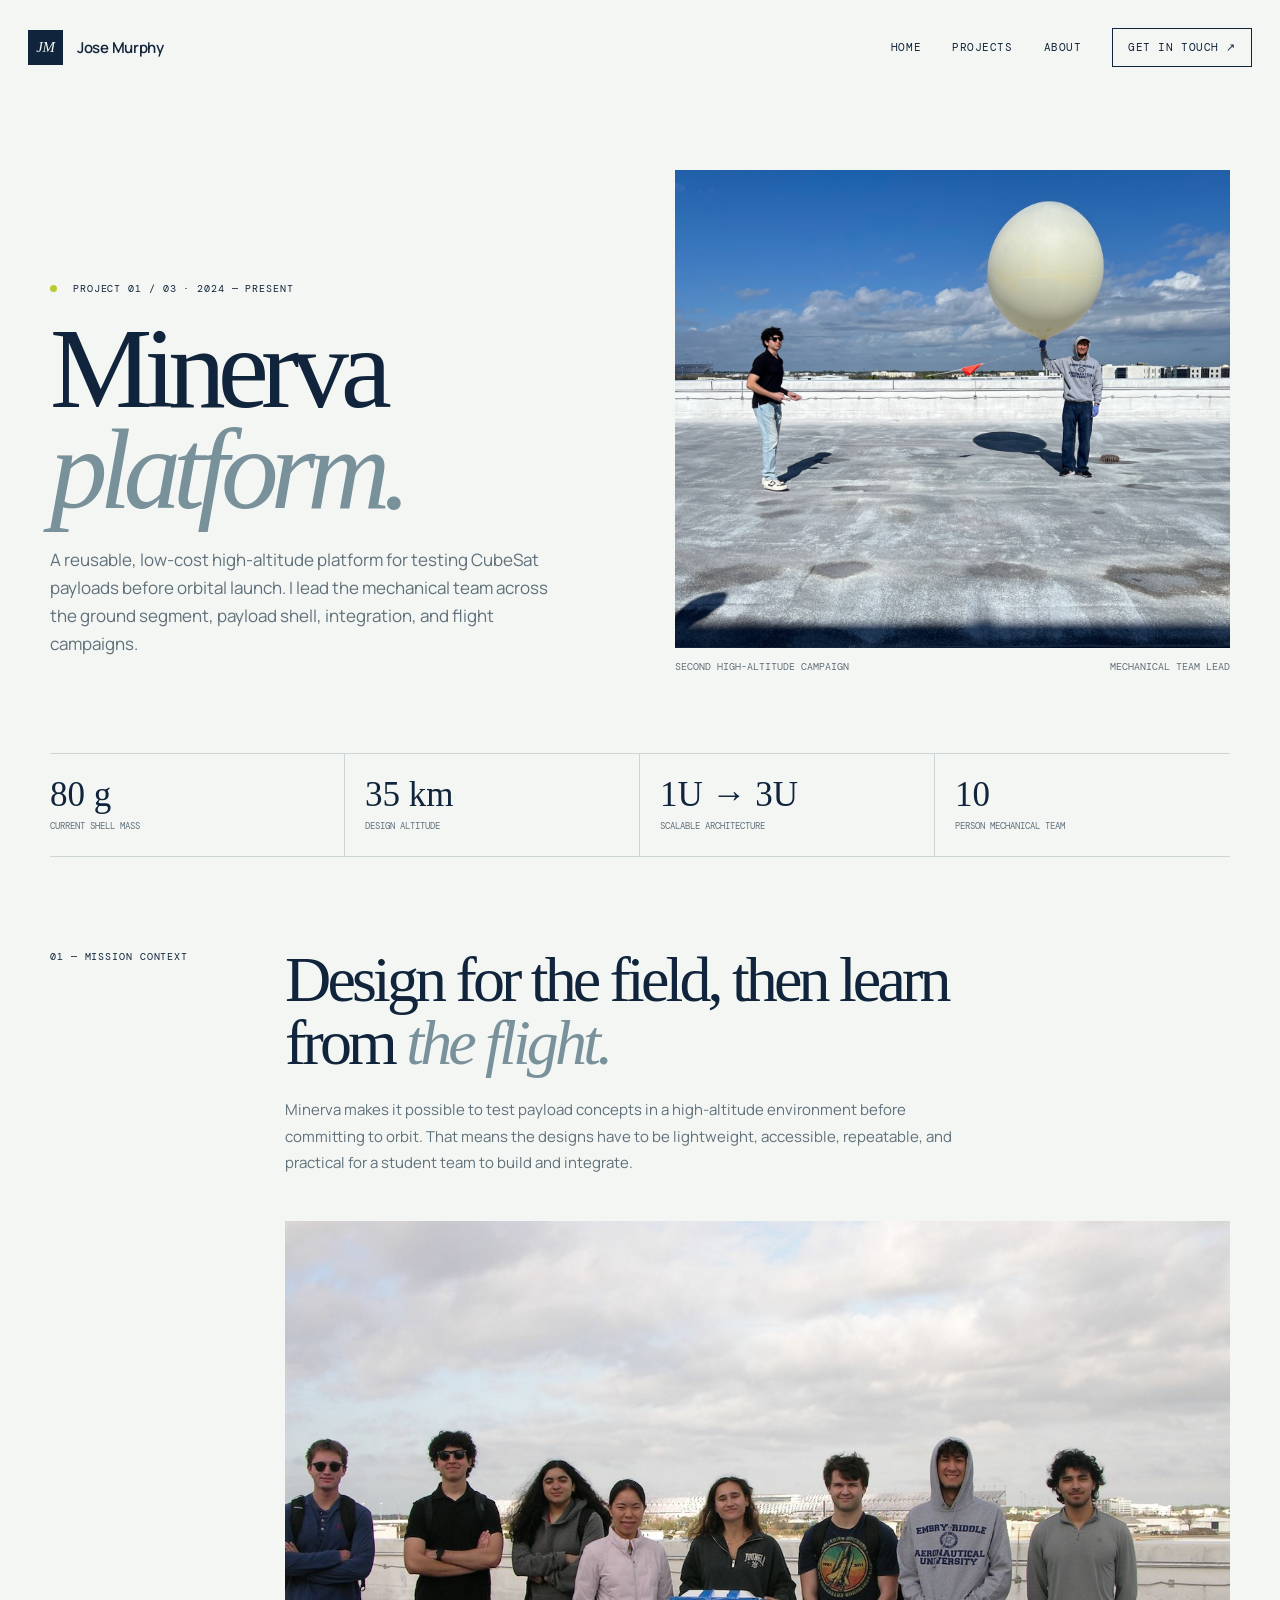
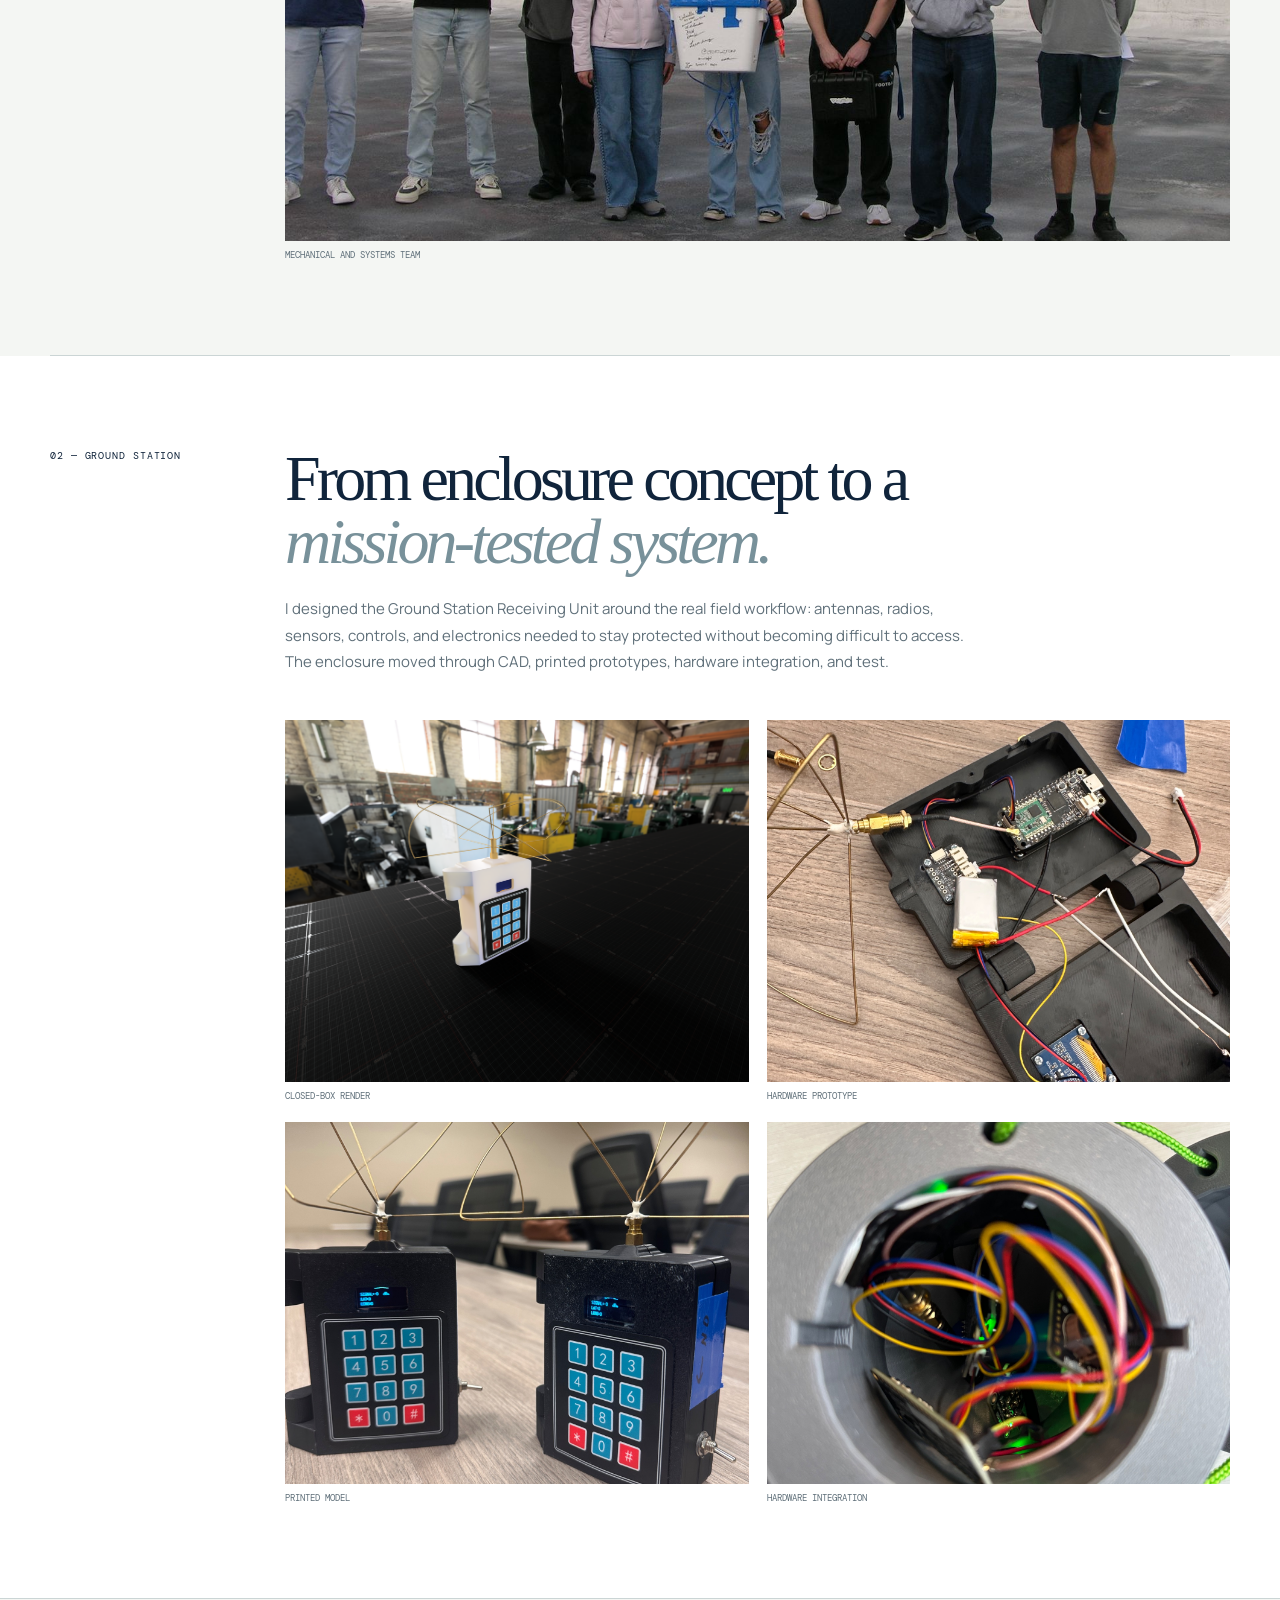
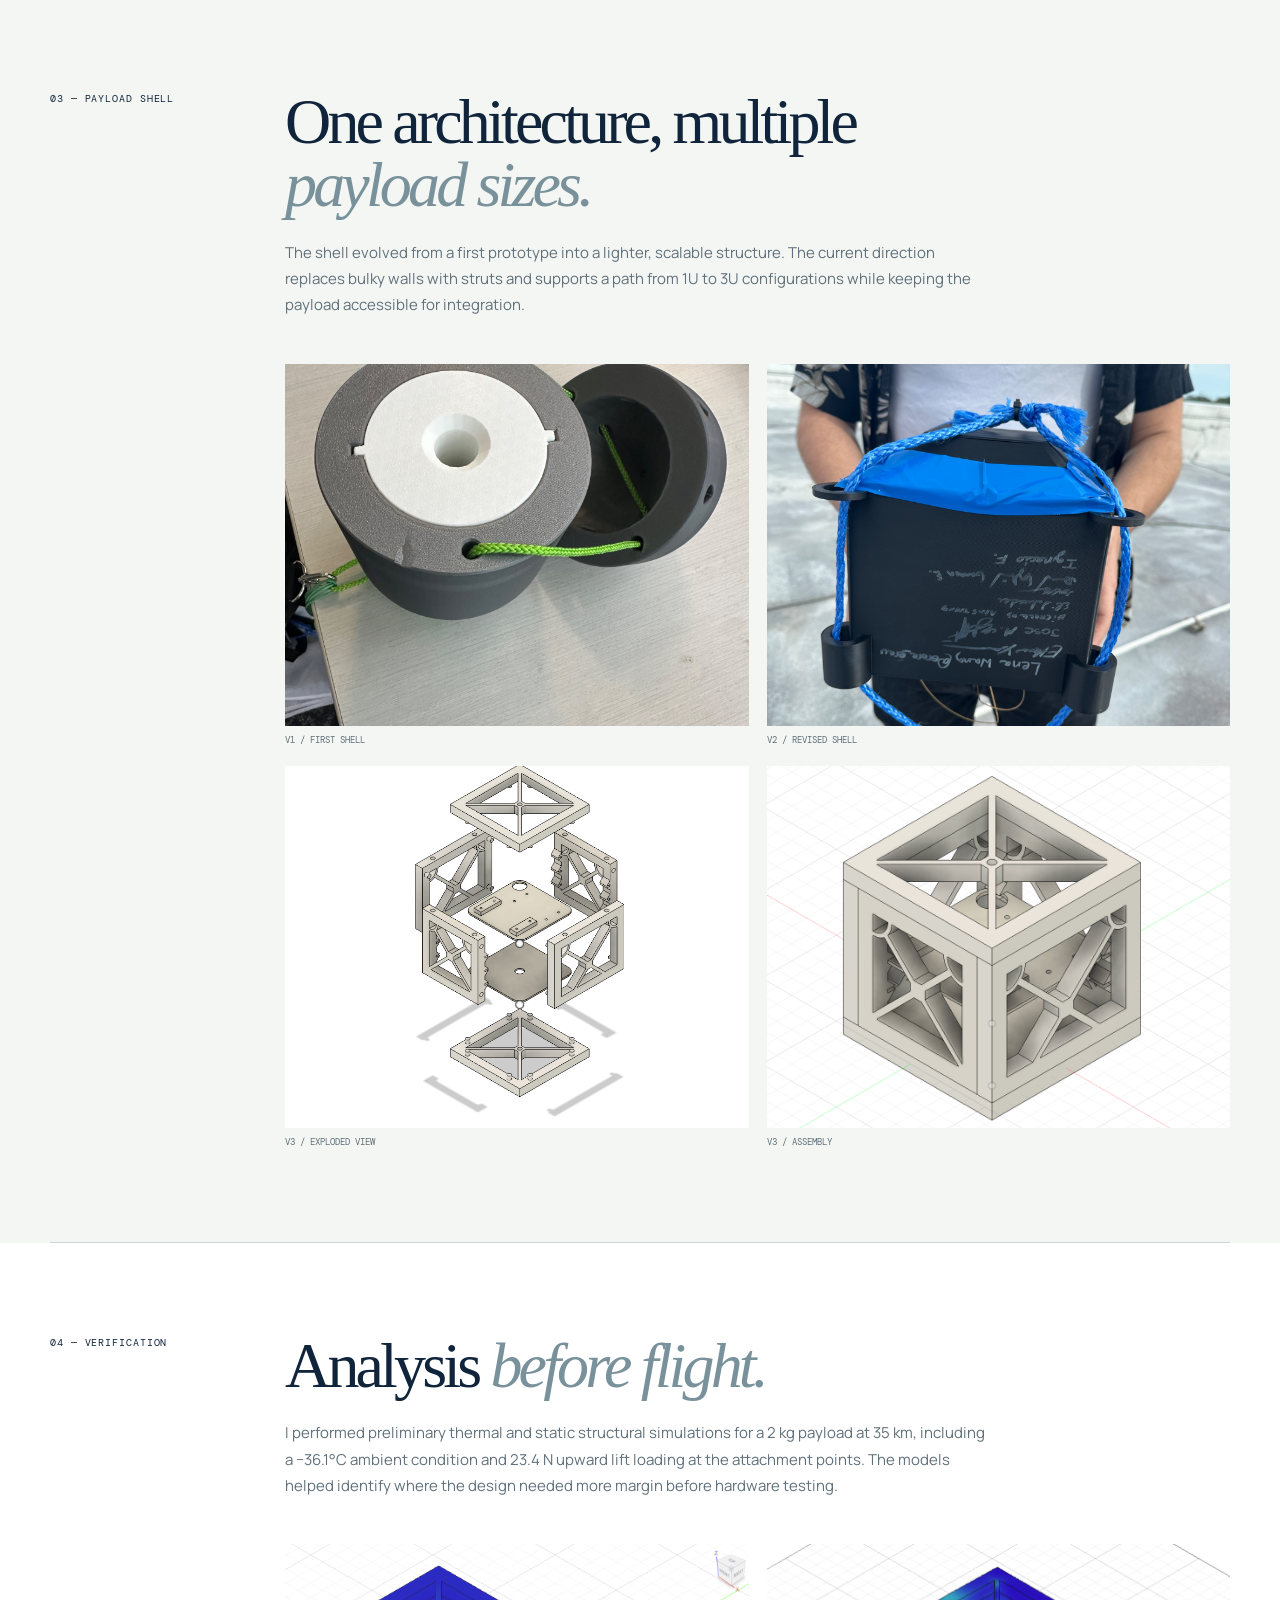
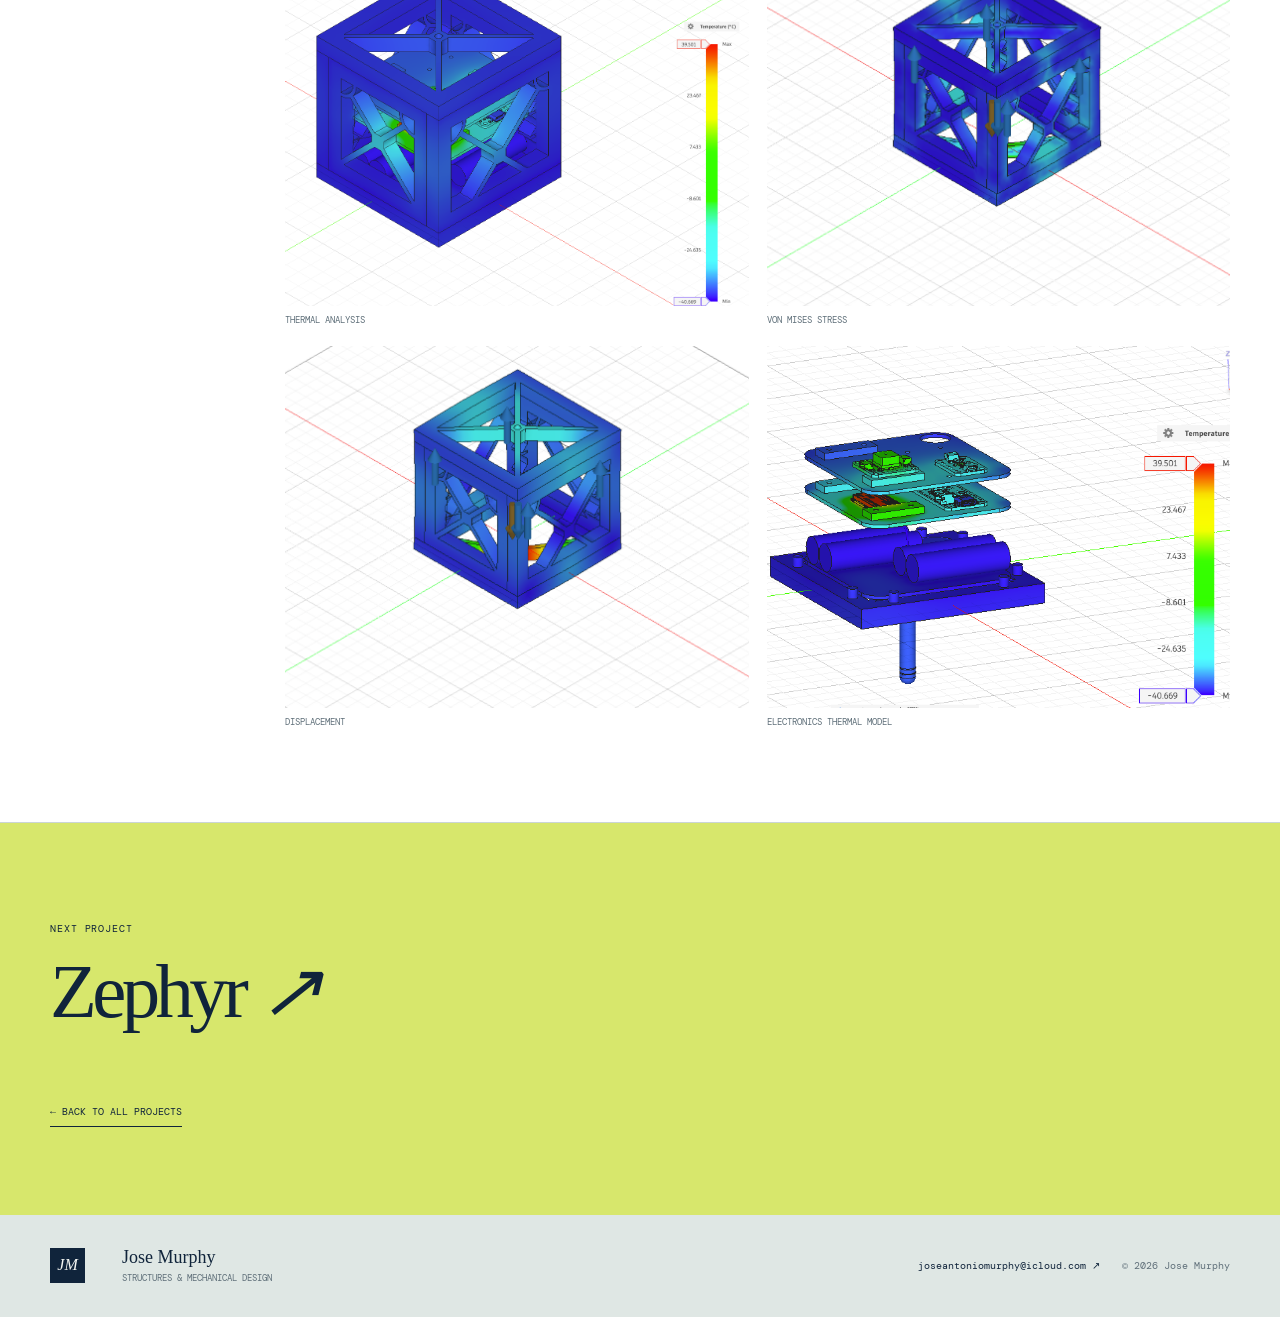
==== minerva.html @ f0cc8fcd "Add files via upload" ====
<!doctype html>
<html lang="en">
<head>
  <meta charset="utf-8"><meta name="viewport" content="width=device-width, initial-scale=1">
  <meta name="description" content="Minerva aerospace engineering case study by Jose Murphy.">
  <title>Minerva | Jose Murphy</title><link rel="stylesheet" href="portfolio.css">
</head>
<body>
  <header class="site-header"><a class="brand" href="index.html" aria-label="Jose Murphy home"><span>JM</span><b>Jose Murphy</b></a><button class="menu-button" aria-expanded="false">Menu</button><nav class="nav" aria-label="Primary navigation"><a href="index.html">Home</a><a href="index.html#projects">Projects</a><a href="index.html#about">About</a><a class="nav-cta" href="mailto:joseantoniomurphy@icloud.com">Get in touch ↗</a></nav></header>
  <main>
    <section class="project-hero page-wrap"><div><p class="eyebrow"><span class="signal-dot"></span> Project 01 / 03 · 2024 — Present</p><h1>Minerva<br><em>platform.</em></h1><p class="lede">A reusable, low-cost high-altitude platform for testing CubeSat payloads before orbital launch. I lead the mechanical team across the ground segment, payload shell, integration, and flight campaigns.</p></div><figure><img src="assets/minerva-second-launch.jpg" alt="Minerva weather balloon launch"><figcaption><span>Second high-altitude campaign</span><span>Mechanical team lead</span></figcaption></figure></section>
    <div class="project-stats page-wrap"><div><strong>80 g</strong><span>current shell mass</span></div><div><strong>35 km</strong><span>design altitude</span></div><div><strong>1U → 3U</strong><span>scalable architecture</span></div><div><strong>10</strong><span>person mechanical team</span></div></div>
    <section class="page-section page-wrap"><div class="section-layout"><div class="section-label">01 — Mission context</div><div><h2>Design for the field, then learn from <em>the flight.</em></h2><p class="body-copy">Minerva makes it possible to test payload concepts in a high-altitude environment before committing to orbit. That means the designs have to be lightweight, accessible, repeatable, and practical for a student team to build and integrate.</p><figure class="wide-image"><img src="assets/minerva-team.jpg" alt="Minerva team after a launch"><figcaption>Mechanical and systems team</figcaption></figure></div></div></section>
    <section class="page-section alt"><div class="page-wrap"><div class="section-layout"><div class="section-label">02 — Ground station</div><div><h2>From enclosure concept to a <em>mission-tested system.</em></h2><p class="body-copy">I designed the Ground Station Receiving Unit around the real field workflow: antennas, radios, sensors, controls, and electronics needed to stay protected without becoming difficult to access. The enclosure moved through CAD, printed prototypes, hardware integration, and test.</p><div class="image-grid"><figure><img src="assets/minerva-gsru-render.png" alt="Closed-box render of the Ground Station Receiving Unit"><figcaption>Closed-box render</figcaption></figure><figure><img src="assets/minerva-gsru-hardware.jpg" alt="Ground Station Receiving Unit hardware prototype"><figcaption>Hardware prototype</figcaption></figure><figure><img src="assets/minerva-gsru-printed-model.jpg" alt="3D printed model of the Ground Station Receiving Unit"><figcaption>Printed model</figcaption></figure><figure><img src="assets/minerva-hardware-integration.jpg" alt="Minerva hardware integration work"><figcaption>Hardware integration</figcaption></figure></div></div></div></div></section>
    <section class="page-section page-wrap"><div class="section-layout"><div class="section-label">03 — Payload shell</div><div><h2>One architecture, multiple <em>payload sizes.</em></h2><p class="body-copy">The shell evolved from a first prototype into a lighter, scalable structure. The current direction replaces bulky walls with struts and supports a path from 1U to 3U configurations while keeping the payload accessible for integration.</p><div class="image-grid"><figure><img src="assets/minerva-shell-v1.jpg" alt="Minerva payload shell version one"><figcaption>V1 / first shell</figcaption></figure><figure><img src="assets/minerva-shell-v2.jpg" alt="Minerva payload shell version two"><figcaption>V2 / revised shell</figcaption></figure><figure><img src="assets/minerva-shell-v3-exploded.png" alt="Exploded view of Minerva payload shell version three"><figcaption>V3 / exploded view</figcaption></figure><figure><img src="assets/minerva-shell-v3-assembly.png" alt="Assembly of Minerva payload shell version three"><figcaption>V3 / assembly</figcaption></figure></div></div></div></section>
    <section class="page-section alt"><div class="page-wrap"><div class="section-layout"><div class="section-label">04 — Verification</div><div><h2>Analysis <em>before flight.</em></h2><p class="body-copy">I performed preliminary thermal and static structural simulations for a 2 kg payload at 35 km, including a −36.1°C ambient condition and 23.4 N upward lift loading at the attachment points. The models helped identify where the design needed more margin before hardware testing.</p><div class="image-grid"><figure><img src="assets/minerva-thermal-full.png" alt="Minerva thermal analysis"><figcaption>Thermal analysis</figcaption></figure><figure><img src="assets/minerva-von-mises-full.png" alt="Minerva von Mises stress analysis"><figcaption>Von Mises stress</figcaption></figure><figure><img src="assets/minerva-displacement.png" alt="Minerva displacement analysis"><figcaption>Displacement</figcaption></figure><figure><img src="assets/minerva-thermal-electronics.png" alt="Minerva electronics thermal analysis"><figcaption>Electronics thermal model</figcaption></figure></div></div></div></div></section>
    <section class="page-footer-cta"><div class="page-wrap"><p class="eyebrow">Next project</p><h2><a href="zephyr.html">Zephyr <em>↗</em></a></h2><a class="back-link" href="index.html#projects">← Back to all projects</a></div></section>
  </main>
  <footer class="site-footer"><div class="page-wrap footer-inner"><div class="footer-mark">JM</div><p>Jose Murphy<br><span>Structures & mechanical design</span></p><a href="mailto:joseantoniomurphy@icloud.com">joseantoniomurphy@icloud.com ↗</a><small>© 2026 Jose Murphy</small></div></footer><script src="portfolio.js"></script>
</body></html>
---- portfolio.css ----
@import url('https://fonts.googleapis.com/css2?family=DM+Mono:wght@400;500&family=Manrope:wght@400;500;600;700&display=swap');

:root{--ink:#10243b;--navy:#10243b;--paper:#f4f6f3;--white:#fff;--soft:#e7ece9;--line:#cbd5d5;--muted:#60707a;--lime:#d7e76c;--serif:Georgia,'Times New Roman',serif;--sans:Manrope,Arial,sans-serif;--mono:'DM Mono',monospace}
*{box-sizing:border-box}html{scroll-behavior:smooth}body{margin:0;background:var(--paper);color:var(--ink);font-family:var(--sans);line-height:1.55}img{display:block;width:100%;height:auto}a{color:inherit;text-decoration:none}.page-wrap{width:min(1180px,calc(100% - 56px));margin-inline:auto}.site-header{position:relative;z-index:5;display:flex;align-items:center;justify-content:space-between;width:min(1320px,calc(100% - 56px));margin:auto;padding:28px 0}.brand{display:flex;gap:14px;align-items:center;font-size:15px;letter-spacing:-.02em}.brand span,.footer-mark{display:grid;place-items:center;width:35px;height:35px;background:var(--navy);color:var(--paper);font-family:var(--serif);font-style:italic}.brand b{font-weight:600}.nav{display:flex;align-items:center;gap:31px;font-family:var(--mono);font-size:11px;text-transform:uppercase;letter-spacing:.05em}.nav a{border-bottom:1px solid transparent}.nav a:hover{border-color:var(--ink)}.nav-cta{padding:10px 15px;border:1px solid var(--ink)!important}.menu-button{display:none;border:0;background:none;font-family:var(--mono);text-transform:uppercase;font-size:11px}.eyebrow,.section-label,.project-meta,.mini-label{font-family:var(--mono);font-size:10px;line-height:1.5;letter-spacing:.09em;text-transform:uppercase}.signal-dot{display:inline-block;width:7px;height:7px;margin-right:9px;background:#b9ca2e;border-radius:50%}.home-hero{display:grid;grid-template-columns:1fr 1fr;gap:70px;align-items:center;padding:82px 0 112px}.hero-copy h1{max-width:630px;margin:22px 0;font-family:var(--serif);font-size:clamp(54px,7vw,102px);font-weight:400;line-height:.97;letter-spacing:-.065em}.hero-copy h1 em,.section-heading em,.home-band em,.about h2 em,.project-hero h1 em{font-style:italic;color:#78919a}.lede{max-width:500px;color:var(--muted);font-size:17px;line-height:1.65}.button-row{display:flex;align-items:center;gap:25px;margin-top:32px}.button{display:inline-block;padding:14px 18px;font-family:var(--mono);font-size:11px;text-transform:uppercase;letter-spacing:.04em}.button-dark{background:var(--navy);color:var(--paper)}.text-link,.card-link{font-family:var(--mono);font-size:11px;text-transform:uppercase;letter-spacing:.04em}.hero-visual{margin:0}.hero-visual img{aspect-ratio:1.12;object-fit:cover}.hero-visual figcaption{display:flex;justify-content:space-between;margin-top:11px;font-family:var(--mono);font-size:10px;text-transform:uppercase;color:var(--muted)}.home-intro,.about{display:grid;grid-template-columns:180px 1fr 200px;gap:40px;padding:94px 0;border-top:1px solid var(--line)}.intro-content{max-width:720px}.display-text{margin:0;font-family:var(--serif);font-size:clamp(40px,5.2vw,72px);line-height:1.03;letter-spacing:-.055em}.display-text span{font-style:italic;color:#78919a}.body-copy{max-width:600px;color:var(--muted);font-size:15px;line-height:1.75}.intro-content .body-copy{margin:42px 0 0}.intro-aside{font-family:var(--mono);font-size:10px;line-height:1.7;color:var(--muted);text-transform:uppercase}.intro-aside strong{color:var(--ink);font-weight:500}.projects{padding:105px 0 125px}.section-heading{display:grid;grid-template-columns:1fr 330px;gap:60px;align-items:end;margin:25px 0 55px}.section-heading h2,.about h2{margin:0;font-family:var(--serif);font-size:clamp(42px,5.4vw,76px);font-weight:400;line-height:1;letter-spacing:-.06em}.section-heading .body-copy{margin:0}.project-list{display:grid;grid-template-columns:repeat(2,1fr);gap:26px}.project-card{display:grid;grid-template-rows:auto 1fr;background:var(--white);transition:transform .2s ease,box-shadow .2s ease}.project-card:hover{transform:translateY(-4px);box-shadow:0 18px 40px #10243b18}.project-card-featured{grid-column:1/-1;grid-template-columns:1.12fr .88fr}.project-card-image{position:relative}.project-card-image img{height:100%;min-height:280px;object-fit:cover}.image-tag{position:absolute;left:14px;bottom:13px;padding:7px 9px;background:var(--paper);font-family:var(--mono);font-size:9px;text-transform:uppercase}.project-card-copy{padding:25px 27px 29px}.project-meta{display:flex;justify-content:space-between;color:var(--muted)}.project-card h3{margin:28px 0 2px;font-family:var(--serif);font-size:52px;font-weight:400;line-height:1;letter-spacing:-.05em}.project-card p{margin:0 0 32px;color:var(--muted)}.card-link{display:inline-block;border-bottom:1px solid var(--ink);padding-bottom:5px}.home-band{background:var(--navy);color:var(--paper)}.band-inner{padding:95px 0 102px}.band-inner .eyebrow{color:#b9c4c4}.home-band h2{max-width:760px;margin:30px 0 0;font-family:var(--serif);font-size:clamp(46px,6.2vw,88px);font-weight:400;line-height:.98;letter-spacing:-.06em}.home-band em{color:var(--lime)}.about-grid{display:grid;grid-template-columns:1fr 1fr;gap:100px}.about h2{margin-bottom:30px}.facts{display:grid;gap:0;border-top:1px solid var(--line)}.facts div{padding:18px 0;border-bottom:1px solid var(--line)}.facts span,.facts small{display:block;font-family:var(--mono);font-size:10px;text-transform:uppercase;color:var(--muted)}.facts strong{display:block;margin:5px 0;font-size:15px;font-weight:600}.site-footer{background:#dfe7e4}.footer-inner{display:grid;grid-template-columns:50px 1fr 1fr auto;gap:22px;align-items:center;padding:33px 0}.footer-inner p{margin:0;font-family:var(--serif);font-size:18px;line-height:1}.footer-inner p span{font-family:var(--mono);font-size:9px;text-transform:uppercase;color:var(--muted)}.footer-inner>a,.footer-inner small{font-family:var(--mono);font-size:10px}.footer-inner>a{justify-self:end}.footer-inner small{color:var(--muted)}

/* project pages */
.project-hero{display:grid;grid-template-columns:1fr 1fr;gap:70px;align-items:end;padding:75px 0 78px}.project-hero h1{margin:22px 0 25px;font-family:var(--serif);font-size:clamp(64px,9vw,130px);font-weight:400;line-height:.88;letter-spacing:-.07em}.project-hero .lede{max-width:520px}.project-hero figure{margin:0}.project-hero figure img{aspect-ratio:1.16;object-fit:cover}.project-hero figcaption{display:flex;justify-content:space-between;margin-top:11px;font-family:var(--mono);font-size:10px;text-transform:uppercase;color:var(--muted)}.project-stats{display:grid;grid-template-columns:repeat(4,1fr);gap:0;border-block:1px solid var(--line)}.project-stats div{padding:23px 20px 22px;border-right:1px solid var(--line)}.project-stats div:first-child{padding-left:0}.project-stats div:last-child{border-right:0}.project-stats strong{display:block;font-family:var(--serif);font-size:35px;font-weight:400;line-height:1}.project-stats span{display:block;margin-top:8px;font-family:var(--mono);font-size:9px;text-transform:uppercase;color:var(--muted)}.page-section{padding:92px 0;border-bottom:1px solid var(--line)}.page-section.alt{background:var(--white)}.section-layout{display:grid;grid-template-columns:180px 1fr;gap:55px}.section-layout h2{max-width:700px;margin:0 0 23px;font-family:var(--serif);font-size:clamp(39px,5vw,68px);font-weight:400;line-height:.98;letter-spacing:-.06em}.section-layout h2 em{font-style:italic;color:#78919a}.section-layout .body-copy{max-width:700px}.wide-image{margin:45px 0 0}.wide-image img{max-height:620px;object-fit:cover}.wide-image figcaption,.image-grid figcaption{margin-top:8px;font-family:var(--mono);font-size:9px;text-transform:uppercase;color:var(--muted)}.image-grid{display:grid;grid-template-columns:repeat(2,1fr);gap:18px;margin-top:45px}.image-grid figure{margin:0}.image-grid img{aspect-ratio:1.28;object-fit:cover}.image-grid .tall img{aspect-ratio:.84}.section-layout + .section-layout{margin-top:75px}.tool-list{display:flex;flex-wrap:wrap;gap:9px;margin-top:27px}.tool-list span{padding:8px 10px;border:1px solid var(--line);font-family:var(--mono);font-size:9px;text-transform:uppercase}.analysis-callout{display:grid;grid-template-columns:180px 1fr;gap:35px;align-items:center;margin-top:48px;padding:29px;background:var(--navy);color:var(--paper)}.analysis-callout strong{font-family:var(--serif);font-size:62px;font-weight:400;line-height:1}.analysis-callout p{margin:0;color:#d3dedd;font-size:14px}.dark-section{background:var(--navy);color:var(--paper)}.dark-section .section-label,.dark-section .body-copy,.dark-section .image-grid figcaption{color:#b8c7c7}.dark-section h2 em{color:var(--lime)}.dark-section .tool-list span{border-color:#49606d}.page-footer-cta{padding:88px 0;background:var(--lime)}.page-footer-cta h2{margin:20px 0 30px;font-family:var(--serif);font-size:clamp(44px,6vw,82px);font-weight:400;line-height:.95;letter-spacing:-.06em}.page-footer-cta h2 em{font-style:italic}.back-link{display:inline-block;margin-top:45px;font-family:var(--mono);font-size:10px;text-transform:uppercase;border-bottom:1px solid var(--ink);padding-bottom:6px}

@media(max-width:800px){.page-wrap,.site-header{width:min(100% - 34px,620px)}.site-header{padding:20px 0}.menu-button{display:block}.nav{display:none;position:absolute;top:67px;left:0;right:0;padding:18px;background:var(--paper);border-top:1px solid var(--line);border-bottom:1px solid var(--line);flex-direction:column;align-items:flex-start;gap:18px}.nav.is-open{display:flex}.home-hero,.project-hero{grid-template-columns:1fr;gap:42px;padding:54px 0 72px}.hero-copy h1{font-size:clamp(53px,15vw,88px)}.lede{font-size:15px}.home-intro,.about{display:block;padding:68px 0}.intro-content{margin-top:35px}.intro-aside{margin-top:38px}.section-heading{display:block;margin:25px 0 35px}.section-heading .body-copy{margin-top:25px}.projects{padding:76px 0 85px}.project-list{grid-template-columns:1fr}.project-card-featured{grid-column:auto;grid-template-columns:1fr}.project-card h3{font-size:46px}.about-grid{display:block}.facts{margin-top:55px}.footer-inner{grid-template-columns:42px 1fr;gap:16px}.footer-inner>a,.footer-inner small{grid-column:2;justify-self:start}.footer-inner small{margin-top:5px}.project-hero h1{font-size:clamp(70px,19vw,120px)}.project-stats{grid-template-columns:repeat(2,1fr)}.project-stats div:nth-child(2){border-right:0}.project-stats div:nth-child(-n+2){border-bottom:1px solid var(--line)}.project-stats div:first-child{padding-left:20px}.section-layout{display:block}.section-label{margin-bottom:28px}.page-section{padding:68px 0}.image-grid{grid-template-columns:1fr}.analysis-callout{grid-template-columns:1fr;gap:10px}.wide-image img{max-height:none}.project-hero figure img{aspect-ratio:1.1}.button-row{flex-wrap:wrap}}
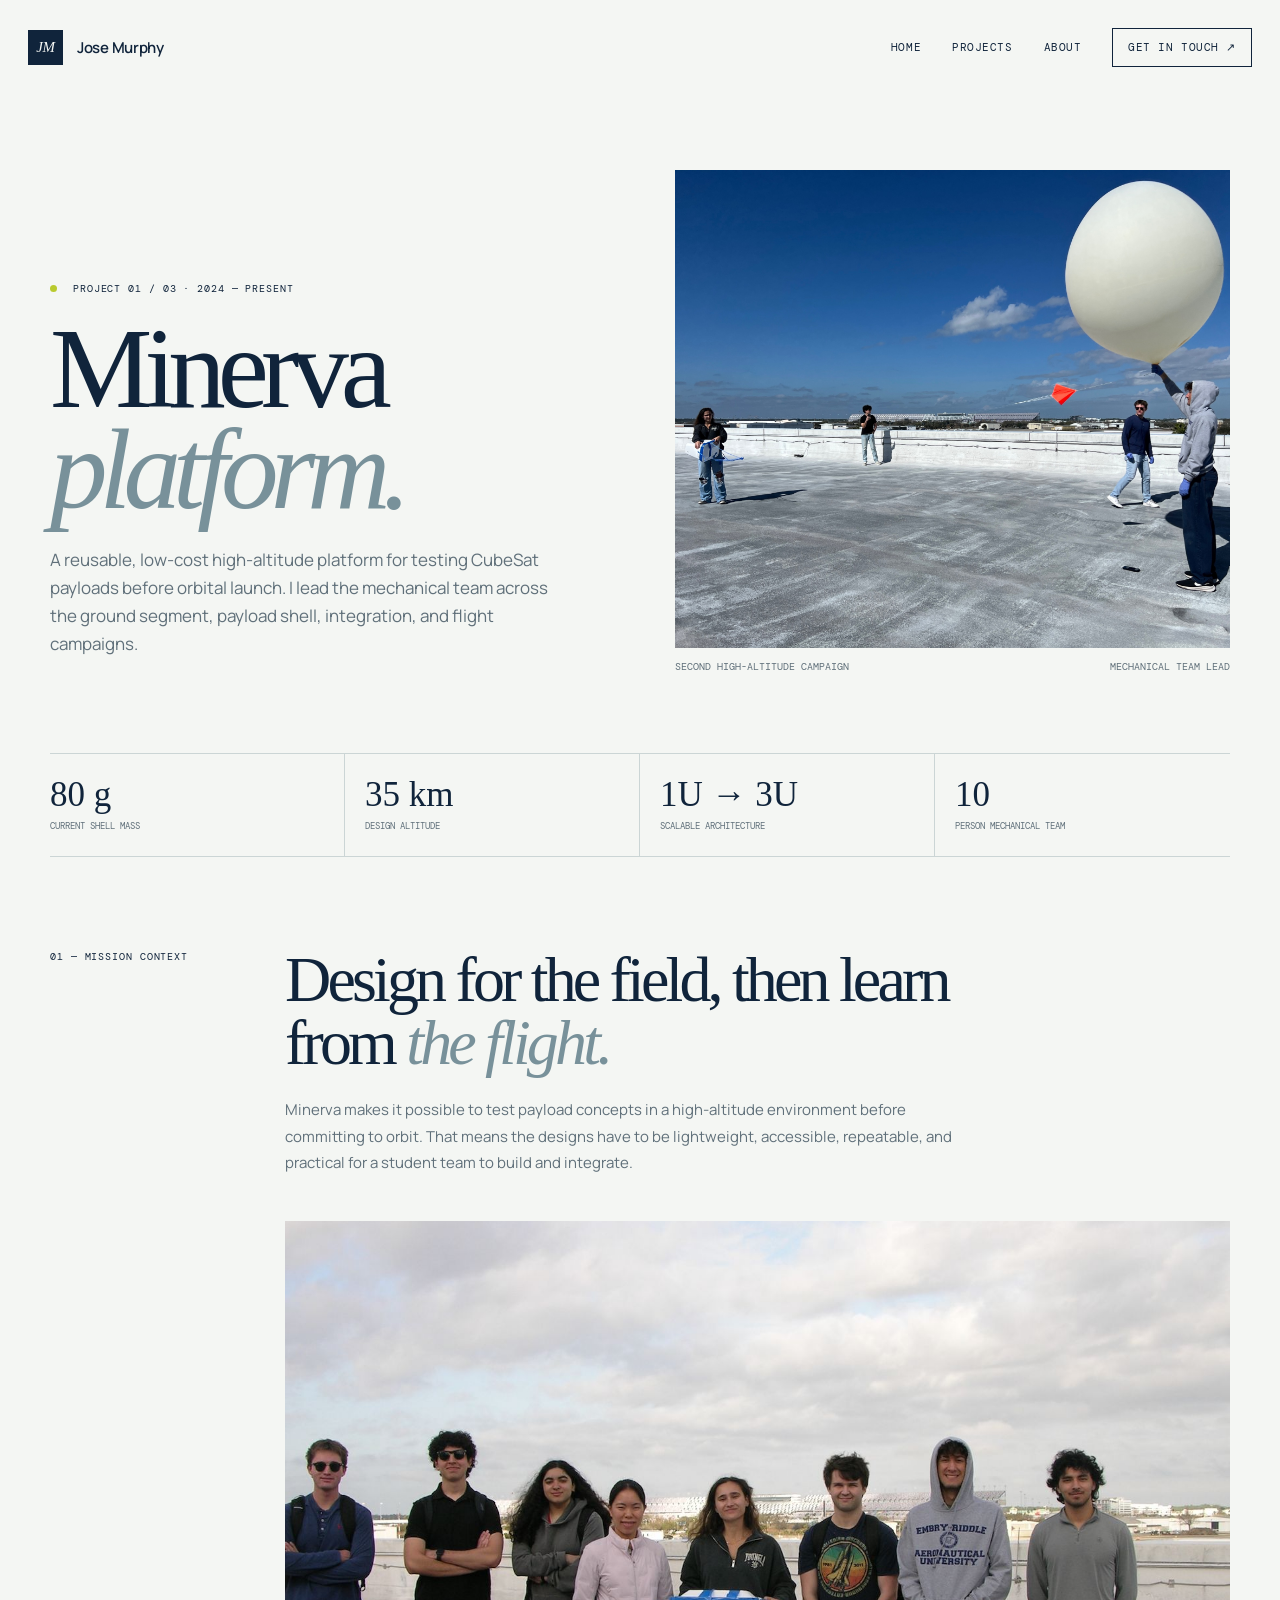
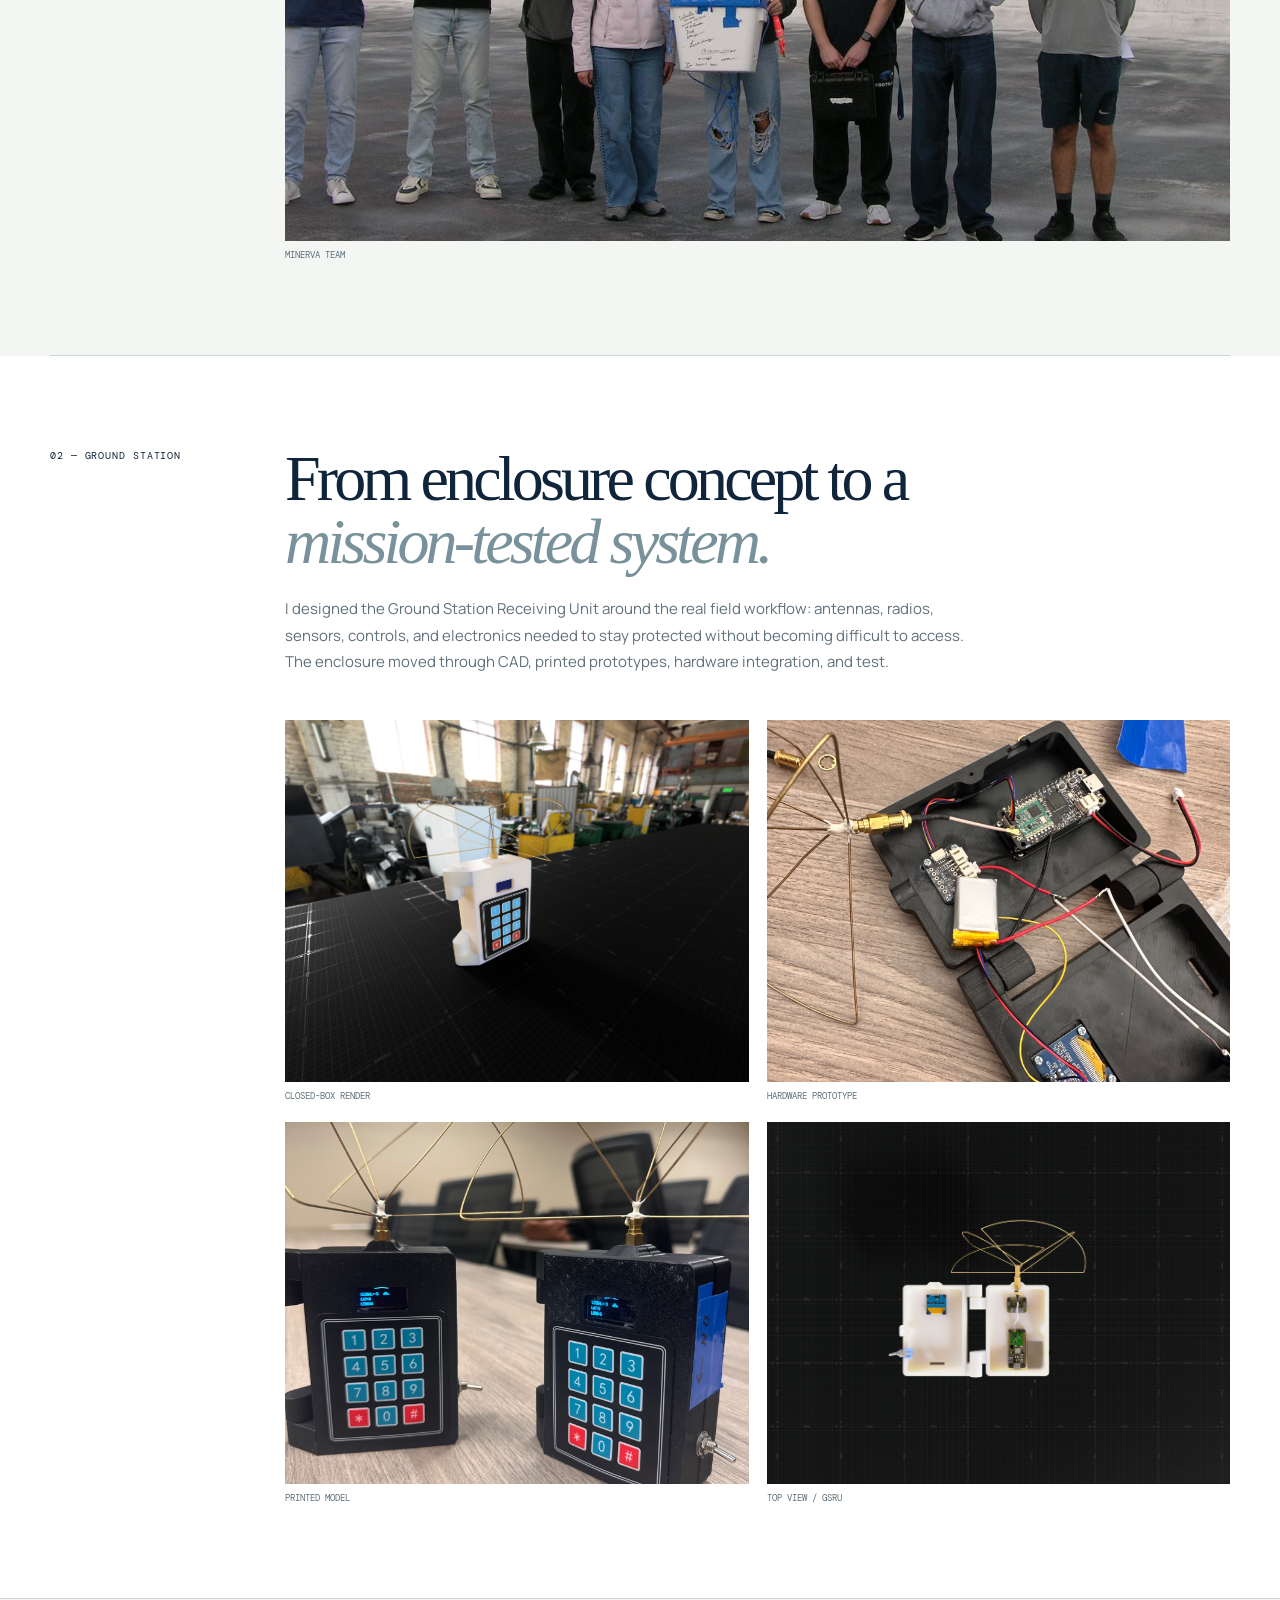
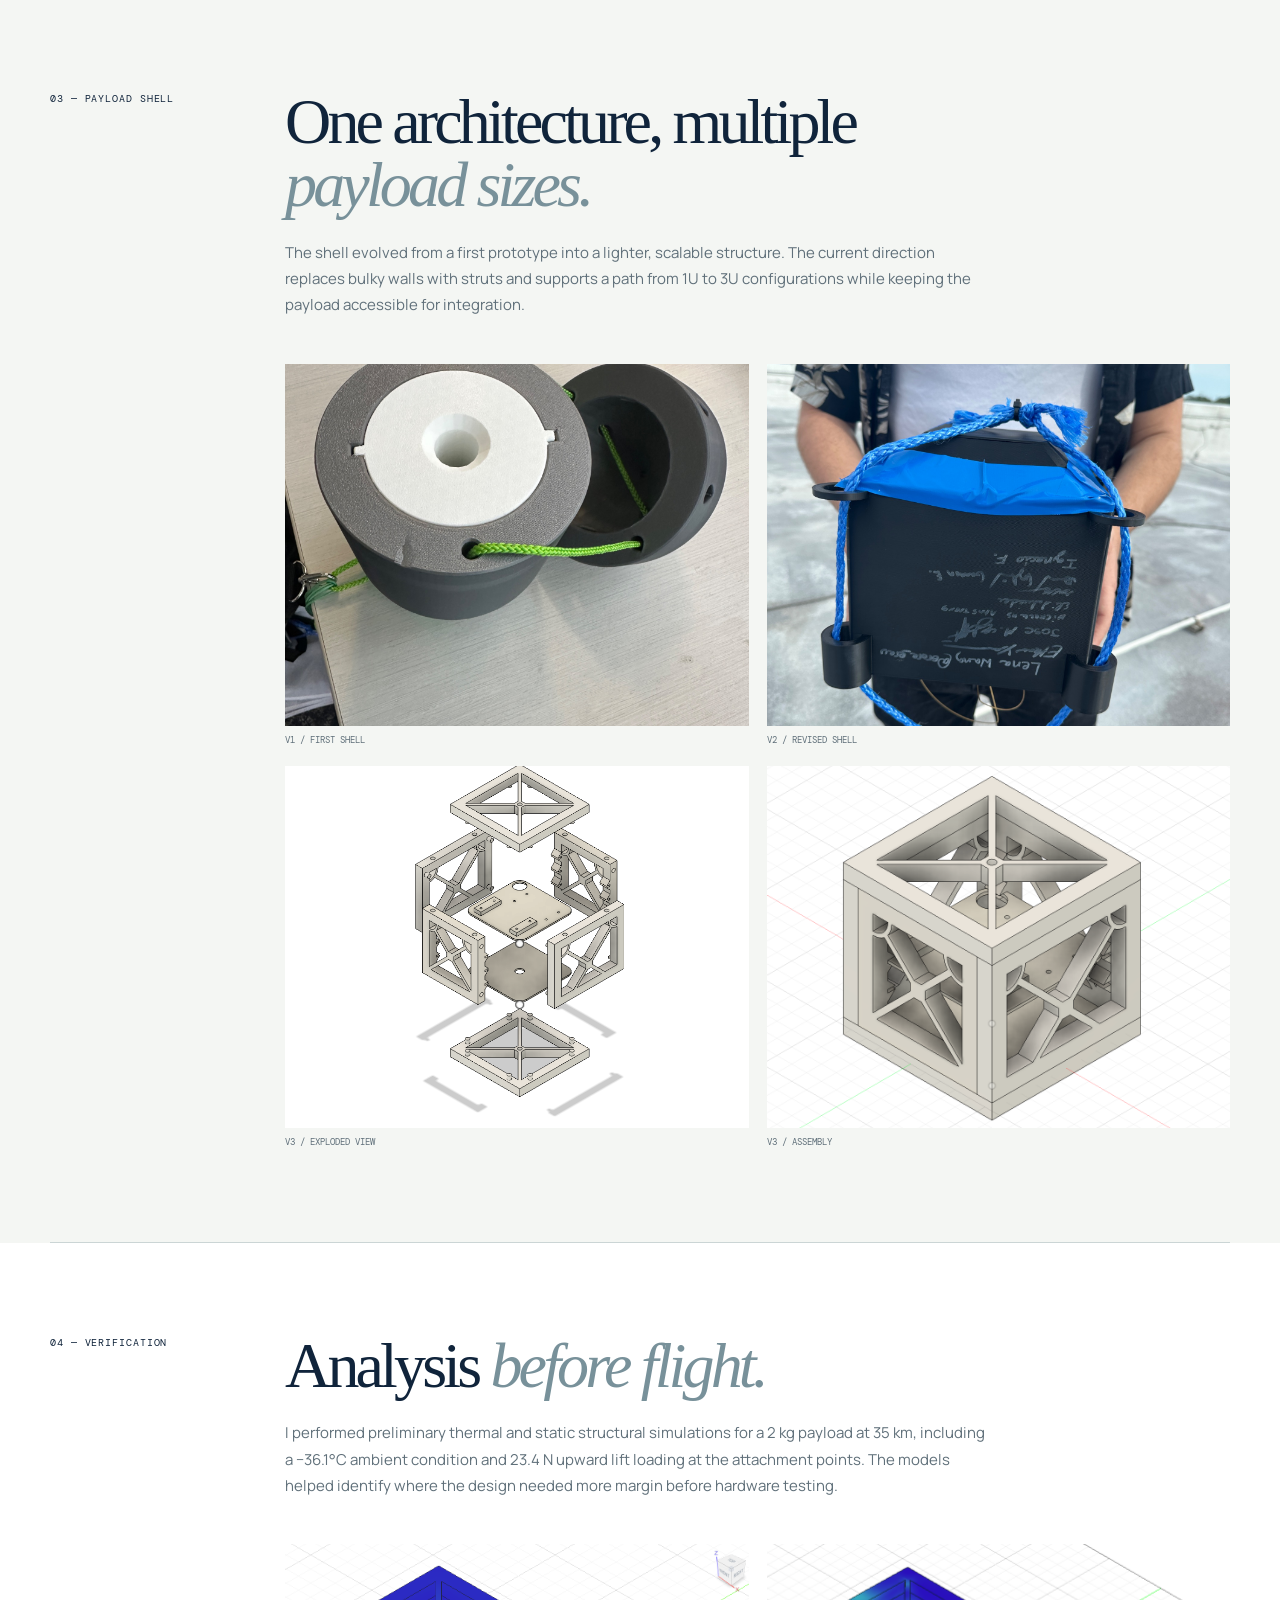
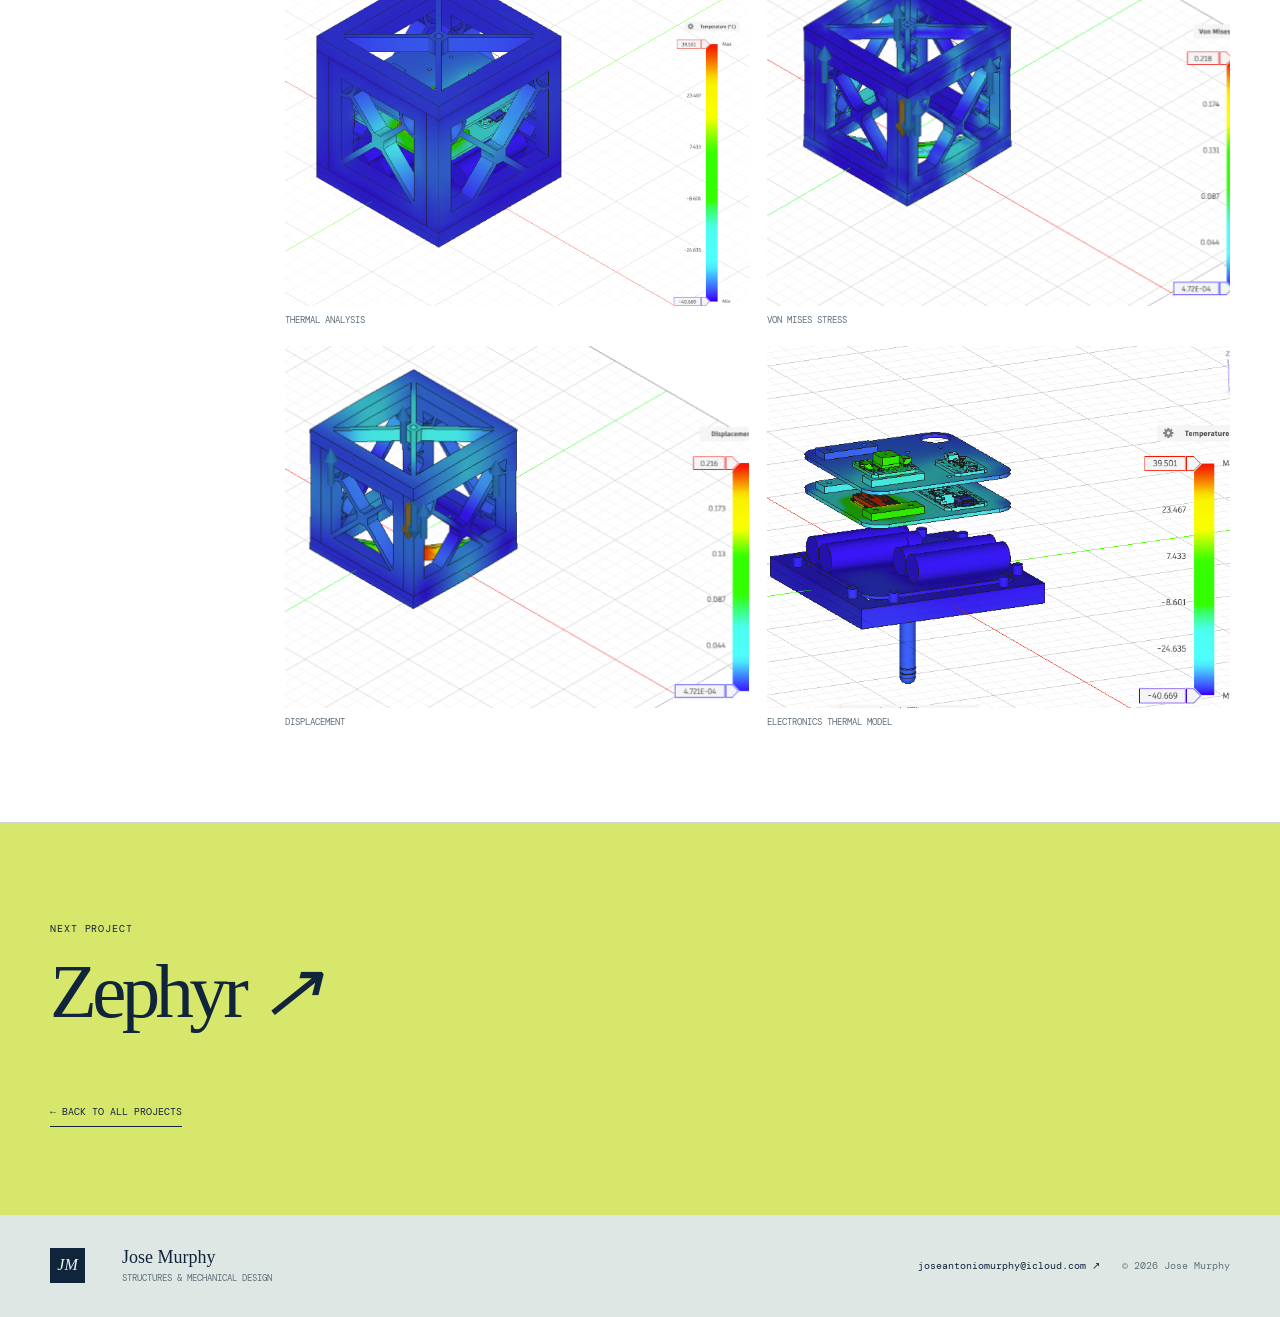
==== commit d37bd7e1: "Add files via upload" ====
--- a/minerva.html
+++ b/minerva.html
@@ -8,12 +8,12 @@
 <body>
   <header class="site-header"><a class="brand" href="index.html" aria-label="Jose Murphy home"><span>JM</span><b>Jose Murphy</b></a><button class="menu-button" aria-expanded="false">Menu</button><nav class="nav" aria-label="Primary navigation"><a href="index.html">Home</a><a href="index.html#projects">Projects</a><a href="index.html#about">About</a><a class="nav-cta" href="mailto:joseantoniomurphy@icloud.com">Get in touch ↗</a></nav></header>
   <main>
-    <section class="project-hero page-wrap"><div><p class="eyebrow"><span class="signal-dot"></span> Project 01 / 03 · 2024 — Present</p><h1>Minerva<br><em>platform.</em></h1><p class="lede">A reusable, low-cost high-altitude platform for testing CubeSat payloads before orbital launch. I lead the mechanical team across the ground segment, payload shell, integration, and flight campaigns.</p></div><figure><img src="assets/minerva-second-launch.jpg" alt="Minerva weather balloon launch"><figcaption><span>Second high-altitude campaign</span><span>Mechanical team lead</span></figcaption></figure></section>
+    <section class="project-hero page-wrap"><div><p class="eyebrow"><span class="signal-dot"></span> Project 01 / 03 · 2024 — Present</p><h1>Minerva<br><em>platform.</em></h1><p class="lede">A reusable, low-cost high-altitude platform for testing CubeSat payloads before orbital launch. I lead the mechanical team across the ground segment, payload shell, integration, and flight campaigns.</p></div><figure><img src="assets/minerva-flight-2-hero.jpeg" alt="Minerva second flight campaign"><figcaption><span>Second high-altitude campaign</span><span>Mechanical team lead</span></figcaption></figure></section>
     <div class="project-stats page-wrap"><div><strong>80 g</strong><span>current shell mass</span></div><div><strong>35 km</strong><span>design altitude</span></div><div><strong>1U → 3U</strong><span>scalable architecture</span></div><div><strong>10</strong><span>person mechanical team</span></div></div>
-    <section class="page-section page-wrap"><div class="section-layout"><div class="section-label">01 — Mission context</div><div><h2>Design for the field, then learn from <em>the flight.</em></h2><p class="body-copy">Minerva makes it possible to test payload concepts in a high-altitude environment before committing to orbit. That means the designs have to be lightweight, accessible, repeatable, and practical for a student team to build and integrate.</p><figure class="wide-image"><img src="assets/minerva-team.jpg" alt="Minerva team after a launch"><figcaption>Mechanical and systems team</figcaption></figure></div></div></section>
-    <section class="page-section alt"><div class="page-wrap"><div class="section-layout"><div class="section-label">02 — Ground station</div><div><h2>From enclosure concept to a <em>mission-tested system.</em></h2><p class="body-copy">I designed the Ground Station Receiving Unit around the real field workflow: antennas, radios, sensors, controls, and electronics needed to stay protected without becoming difficult to access. The enclosure moved through CAD, printed prototypes, hardware integration, and test.</p><div class="image-grid"><figure><img src="assets/minerva-gsru-render.png" alt="Closed-box render of the Ground Station Receiving Unit"><figcaption>Closed-box render</figcaption></figure><figure><img src="assets/minerva-gsru-hardware.jpg" alt="Ground Station Receiving Unit hardware prototype"><figcaption>Hardware prototype</figcaption></figure><figure><img src="assets/minerva-gsru-printed-model.jpg" alt="3D printed model of the Ground Station Receiving Unit"><figcaption>Printed model</figcaption></figure><figure><img src="assets/minerva-hardware-integration.jpg" alt="Minerva hardware integration work"><figcaption>Hardware integration</figcaption></figure></div></div></div></div></section>
+    <section class="page-section page-wrap"><div class="section-layout"><div class="section-label">01 — Mission context</div><div><h2>Design for the field, then learn from <em>the flight.</em></h2><p class="body-copy">Minerva makes it possible to test payload concepts in a high-altitude environment before committing to orbit. That means the designs have to be lightweight, accessible, repeatable, and practical for a student team to build and integrate.</p><figure class="wide-image"><img src="assets/minerva-team.jpg" alt="Minerva team after a launch"><figcaption>Minerva team</figcaption></figure></div></div></section>
+    <section class="page-section alt"><div class="page-wrap"><div class="section-layout"><div class="section-label">02 — Ground station</div><div><h2>From enclosure concept to a <em>mission-tested system.</em></h2><p class="body-copy">I designed the Ground Station Receiving Unit around the real field workflow: antennas, radios, sensors, controls, and electronics needed to stay protected without becoming difficult to access. The enclosure moved through CAD, printed prototypes, hardware integration, and test.</p><div class="image-grid"><figure><img src="assets/minerva-gsru-render.png" alt="Closed-box render of the Ground Station Receiving Unit"><figcaption>Closed-box render</figcaption></figure><figure><img src="assets/minerva-gsru-hardware.jpg" alt="Ground Station Receiving Unit hardware prototype"><figcaption>Hardware prototype</figcaption></figure><figure><img src="assets/minerva-gsru-printed-model.jpg" alt="3D printed model of the Ground Station Receiving Unit"><figcaption>Printed model</figcaption></figure><figure><img src="assets/minerva-gsru-top-view.png" alt="Top view of the Ground Station Receiving Unit"><figcaption>Top view / GSRU</figcaption></figure></div></div></div></div></section>
     <section class="page-section page-wrap"><div class="section-layout"><div class="section-label">03 — Payload shell</div><div><h2>One architecture, multiple <em>payload sizes.</em></h2><p class="body-copy">The shell evolved from a first prototype into a lighter, scalable structure. The current direction replaces bulky walls with struts and supports a path from 1U to 3U configurations while keeping the payload accessible for integration.</p><div class="image-grid"><figure><img src="assets/minerva-shell-v1.jpg" alt="Minerva payload shell version one"><figcaption>V1 / first shell</figcaption></figure><figure><img src="assets/minerva-shell-v2.jpg" alt="Minerva payload shell version two"><figcaption>V2 / revised shell</figcaption></figure><figure><img src="assets/minerva-shell-v3-exploded.png" alt="Exploded view of Minerva payload shell version three"><figcaption>V3 / exploded view</figcaption></figure><figure><img src="assets/minerva-shell-v3-assembly.png" alt="Assembly of Minerva payload shell version three"><figcaption>V3 / assembly</figcaption></figure></div></div></div></section>
-    <section class="page-section alt"><div class="page-wrap"><div class="section-layout"><div class="section-label">04 — Verification</div><div><h2>Analysis <em>before flight.</em></h2><p class="body-copy">I performed preliminary thermal and static structural simulations for a 2 kg payload at 35 km, including a −36.1°C ambient condition and 23.4 N upward lift loading at the attachment points. The models helped identify where the design needed more margin before hardware testing.</p><div class="image-grid"><figure><img src="assets/minerva-thermal-full.png" alt="Minerva thermal analysis"><figcaption>Thermal analysis</figcaption></figure><figure><img src="assets/minerva-von-mises-full.png" alt="Minerva von Mises stress analysis"><figcaption>Von Mises stress</figcaption></figure><figure><img src="assets/minerva-displacement.png" alt="Minerva displacement analysis"><figcaption>Displacement</figcaption></figure><figure><img src="assets/minerva-thermal-electronics.png" alt="Minerva electronics thermal analysis"><figcaption>Electronics thermal model</figcaption></figure></div></div></div></div></section>
+    <section class="page-section alt"><div class="page-wrap"><div class="section-layout"><div class="section-label">04 — Verification</div><div><h2>Analysis <em>before flight.</em></h2><p class="body-copy">I performed preliminary thermal and static structural simulations for a 2 kg payload at 35 km, including a −36.1°C ambient condition and 23.4 N upward lift loading at the attachment points. The models helped identify where the design needed more margin before hardware testing.</p><div class="image-grid"><figure><img src="assets/minerva-thermal-full.png" alt="Minerva thermal analysis"><figcaption>Thermal analysis</figcaption></figure><figure><img src="assets/minerva-von-mises-new.png" alt="Minerva von Mises stress analysis"><figcaption>Von Mises stress</figcaption></figure><figure><img src="assets/minerva-displacement-new.png" alt="Minerva displacement analysis"><figcaption>Displacement</figcaption></figure><figure><img src="assets/minerva-thermal-electronics.png" alt="Minerva electronics thermal analysis"><figcaption>Electronics thermal model</figcaption></figure></div></div></div></div></section>
     <section class="page-footer-cta"><div class="page-wrap"><p class="eyebrow">Next project</p><h2><a href="zephyr.html">Zephyr <em>↗</em></a></h2><a class="back-link" href="index.html#projects">← Back to all projects</a></div></section>
   </main>
   <footer class="site-footer"><div class="page-wrap footer-inner"><div class="footer-mark">JM</div><p>Jose Murphy<br><span>Structures & mechanical design</span></p><a href="mailto:joseantoniomurphy@icloud.com">joseantoniomurphy@icloud.com ↗</a><small>© 2026 Jose Murphy</small></div></footer><script src="portfolio.js"></script>
--- a/portfolio.css
+++ b/portfolio.css
@@ -7,3 +7,4 @@
 .project-hero{display:grid;grid-template-columns:1fr 1fr;gap:70px;align-items:end;padding:75px 0 78px}.project-hero h1{margin:22px 0 25px;font-family:var(--serif);font-size:clamp(64px,9vw,130px);font-weight:400;line-height:.88;letter-spacing:-.07em}.project-hero .lede{max-width:520px}.project-hero figure{margin:0}.project-hero figure img{aspect-ratio:1.16;object-fit:cover}.project-hero figcaption{display:flex;justify-content:space-between;margin-top:11px;font-family:var(--mono);font-size:10px;text-transform:uppercase;color:var(--muted)}.project-stats{display:grid;grid-template-columns:repeat(4,1fr);gap:0;border-block:1px solid var(--line)}.project-stats div{padding:23px 20px 22px;border-right:1px solid var(--line)}.project-stats div:first-child{padding-left:0}.project-stats div:last-child{border-right:0}.project-stats strong{display:block;font-family:var(--serif);font-size:35px;font-weight:400;line-height:1}.project-stats span{display:block;margin-top:8px;font-family:var(--mono);font-size:9px;text-transform:uppercase;color:var(--muted)}.page-section{padding:92px 0;border-bottom:1px solid var(--line)}.page-section.alt{background:var(--white)}.section-layout{display:grid;grid-template-columns:180px 1fr;gap:55px}.section-layout h2{max-width:700px;margin:0 0 23px;font-family:var(--serif);font-size:clamp(39px,5vw,68px);font-weight:400;line-height:.98;letter-spacing:-.06em}.section-layout h2 em{font-style:italic;color:#78919a}.section-layout .body-copy{max-width:700px}.wide-image{margin:45px 0 0}.wide-image img{max-height:620px;object-fit:cover}.wide-image figcaption,.image-grid figcaption{margin-top:8px;font-family:var(--mono);font-size:9px;text-transform:uppercase;color:var(--muted)}.image-grid{display:grid;grid-template-columns:repeat(2,1fr);gap:18px;margin-top:45px}.image-grid figure{margin:0}.image-grid img{aspect-ratio:1.28;object-fit:cover}.image-grid .tall img{aspect-ratio:.84}.section-layout + .section-layout{margin-top:75px}.tool-list{display:flex;flex-wrap:wrap;gap:9px;margin-top:27px}.tool-list span{padding:8px 10px;border:1px solid var(--line);font-family:var(--mono);font-size:9px;text-transform:uppercase}.analysis-callout{display:grid;grid-template-columns:180px 1fr;gap:35px;align-items:center;margin-top:48px;padding:29px;background:var(--navy);color:var(--paper)}.analysis-callout strong{font-family:var(--serif);font-size:62px;font-weight:400;line-height:1}.analysis-callout p{margin:0;color:#d3dedd;font-size:14px}.dark-section{background:var(--navy);color:var(--paper)}.dark-section .section-label,.dark-section .body-copy,.dark-section .image-grid figcaption{color:#b8c7c7}.dark-section h2 em{color:var(--lime)}.dark-section .tool-list span{border-color:#49606d}.page-footer-cta{padding:88px 0;background:var(--lime)}.page-footer-cta h2{margin:20px 0 30px;font-family:var(--serif);font-size:clamp(44px,6vw,82px);font-weight:400;line-height:.95;letter-spacing:-.06em}.page-footer-cta h2 em{font-style:italic}.back-link{display:inline-block;margin-top:45px;font-family:var(--mono);font-size:10px;text-transform:uppercase;border-bottom:1px solid var(--ink);padding-bottom:6px}
 
 @media(max-width:800px){.page-wrap,.site-header{width:min(100% - 34px,620px)}.site-header{padding:20px 0}.menu-button{display:block}.nav{display:none;position:absolute;top:67px;left:0;right:0;padding:18px;background:var(--paper);border-top:1px solid var(--line);border-bottom:1px solid var(--line);flex-direction:column;align-items:flex-start;gap:18px}.nav.is-open{display:flex}.home-hero,.project-hero{grid-template-columns:1fr;gap:42px;padding:54px 0 72px}.hero-copy h1{font-size:clamp(53px,15vw,88px)}.lede{font-size:15px}.home-intro,.about{display:block;padding:68px 0}.intro-content{margin-top:35px}.intro-aside{margin-top:38px}.section-heading{display:block;margin:25px 0 35px}.section-heading .body-copy{margin-top:25px}.projects{padding:76px 0 85px}.project-list{grid-template-columns:1fr}.project-card-featured{grid-column:auto;grid-template-columns:1fr}.project-card h3{font-size:46px}.about-grid{display:block}.facts{margin-top:55px}.footer-inner{grid-template-columns:42px 1fr;gap:16px}.footer-inner>a,.footer-inner small{grid-column:2;justify-self:start}.footer-inner small{margin-top:5px}.project-hero h1{font-size:clamp(70px,19vw,120px)}.project-stats{grid-template-columns:repeat(2,1fr)}.project-stats div:nth-child(2){border-right:0}.project-stats div:nth-child(-n+2){border-bottom:1px solid var(--line)}.project-stats div:first-child{padding-left:20px}.section-layout{display:block}.section-label{margin-bottom:28px}.page-section{padding:68px 0}.image-grid{grid-template-columns:1fr}.analysis-callout{grid-template-columns:1fr;gap:10px}.wide-image img{max-height:none}.project-hero figure img{aspect-ratio:1.1}.button-row{flex-wrap:wrap}}
+.contain-image{object-fit:contain !important;background:var(--soft);padding:12px}
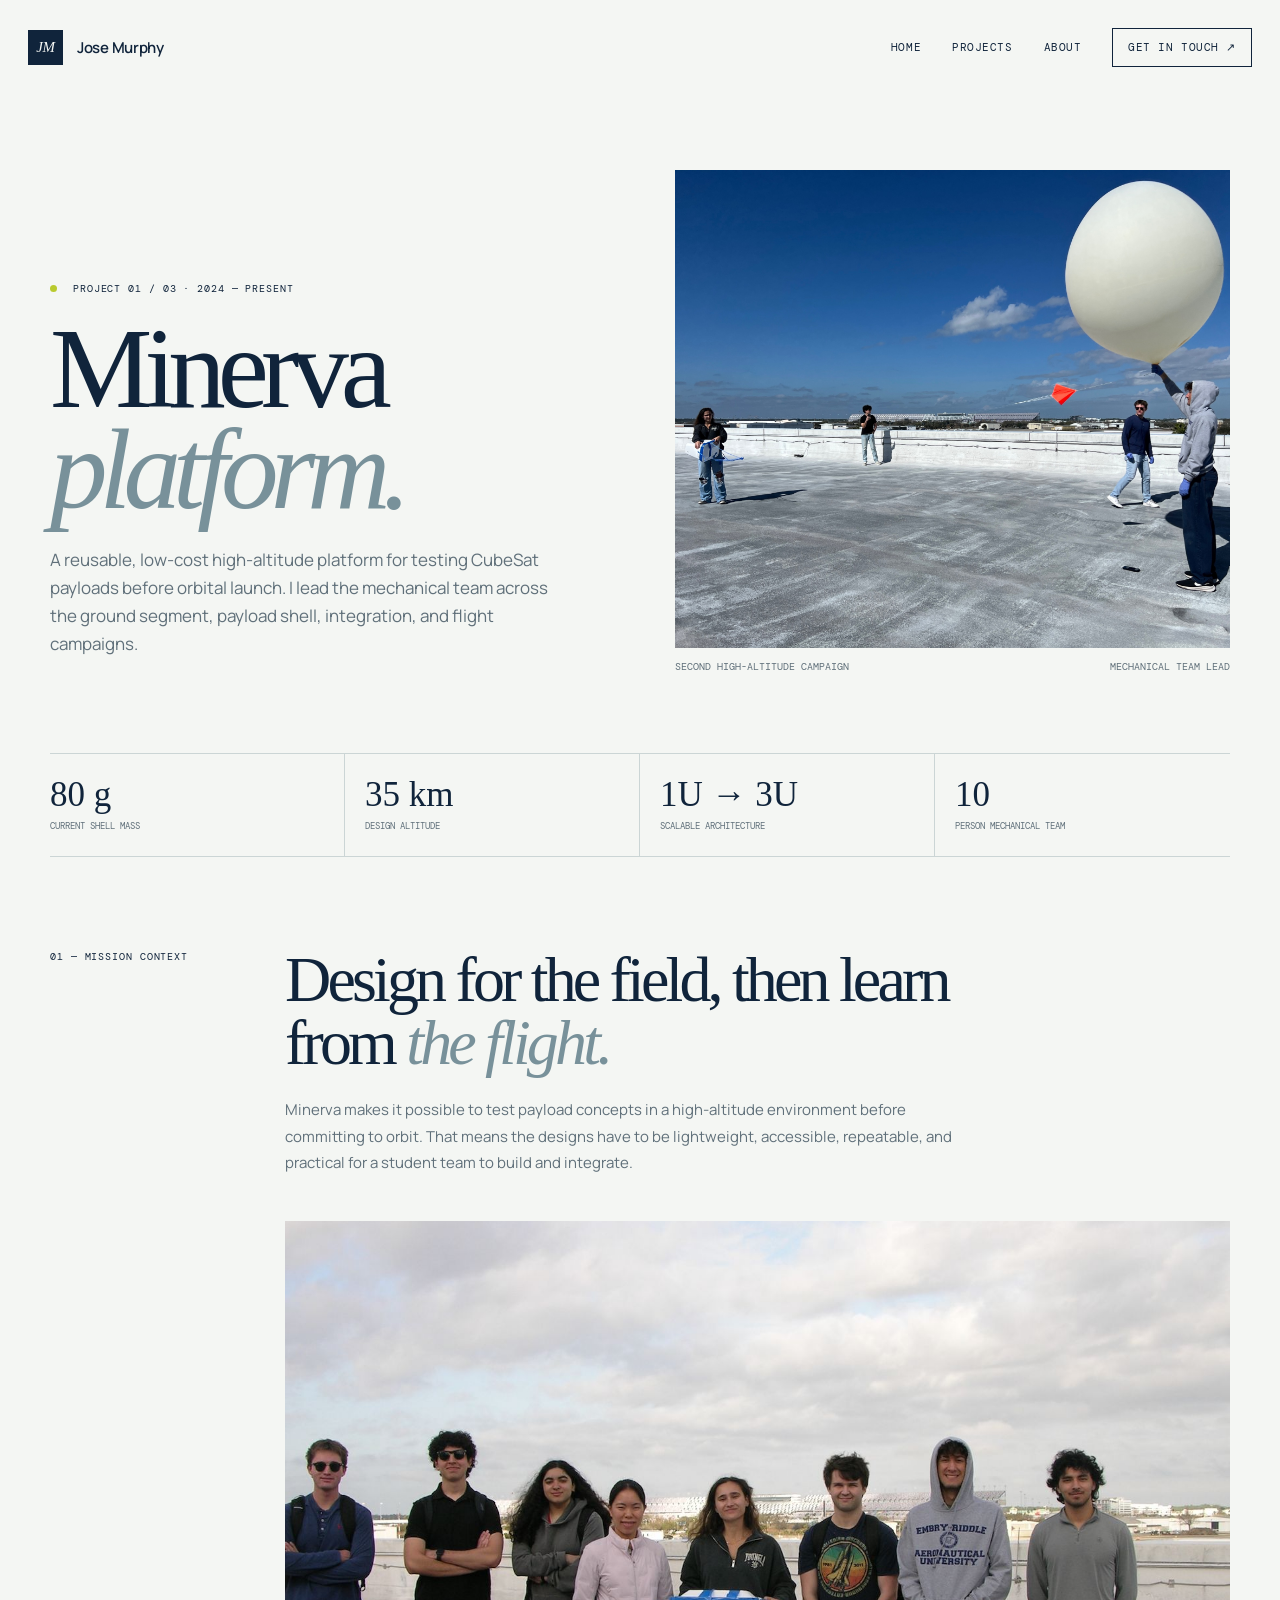
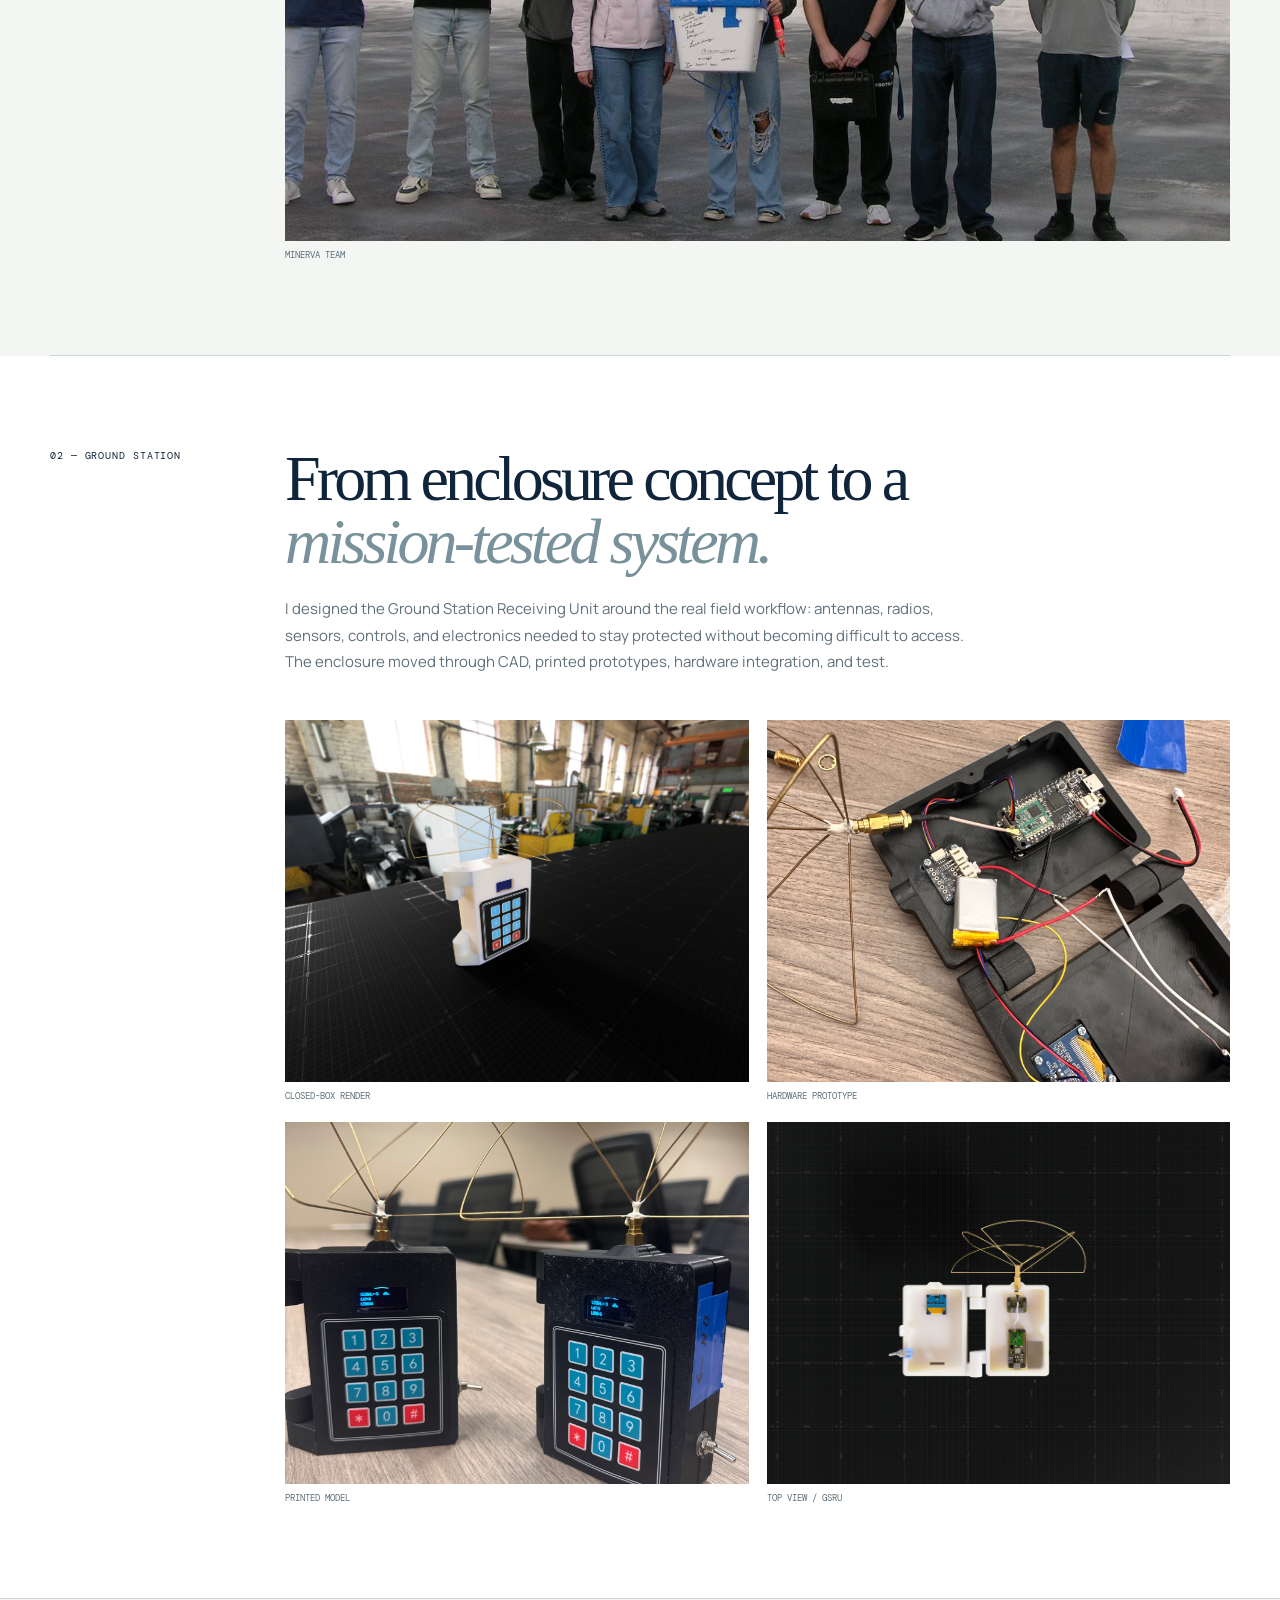
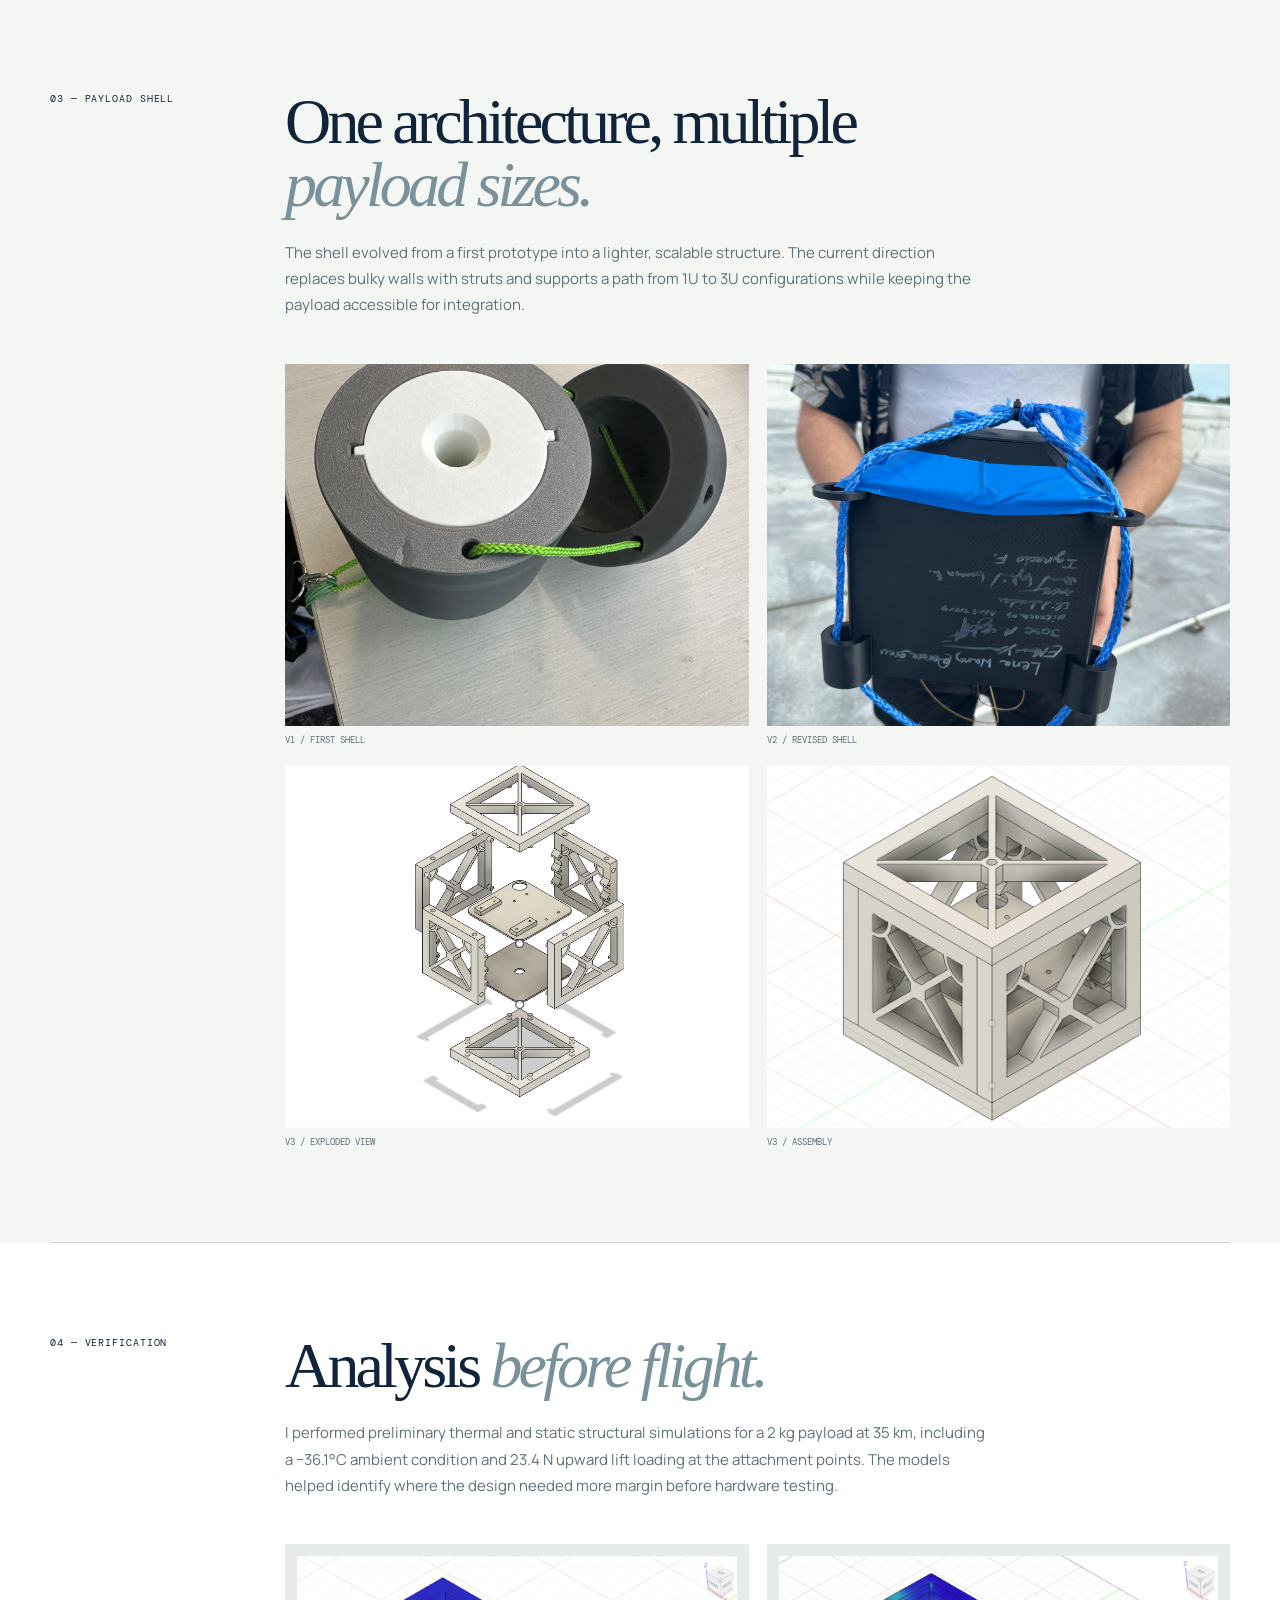
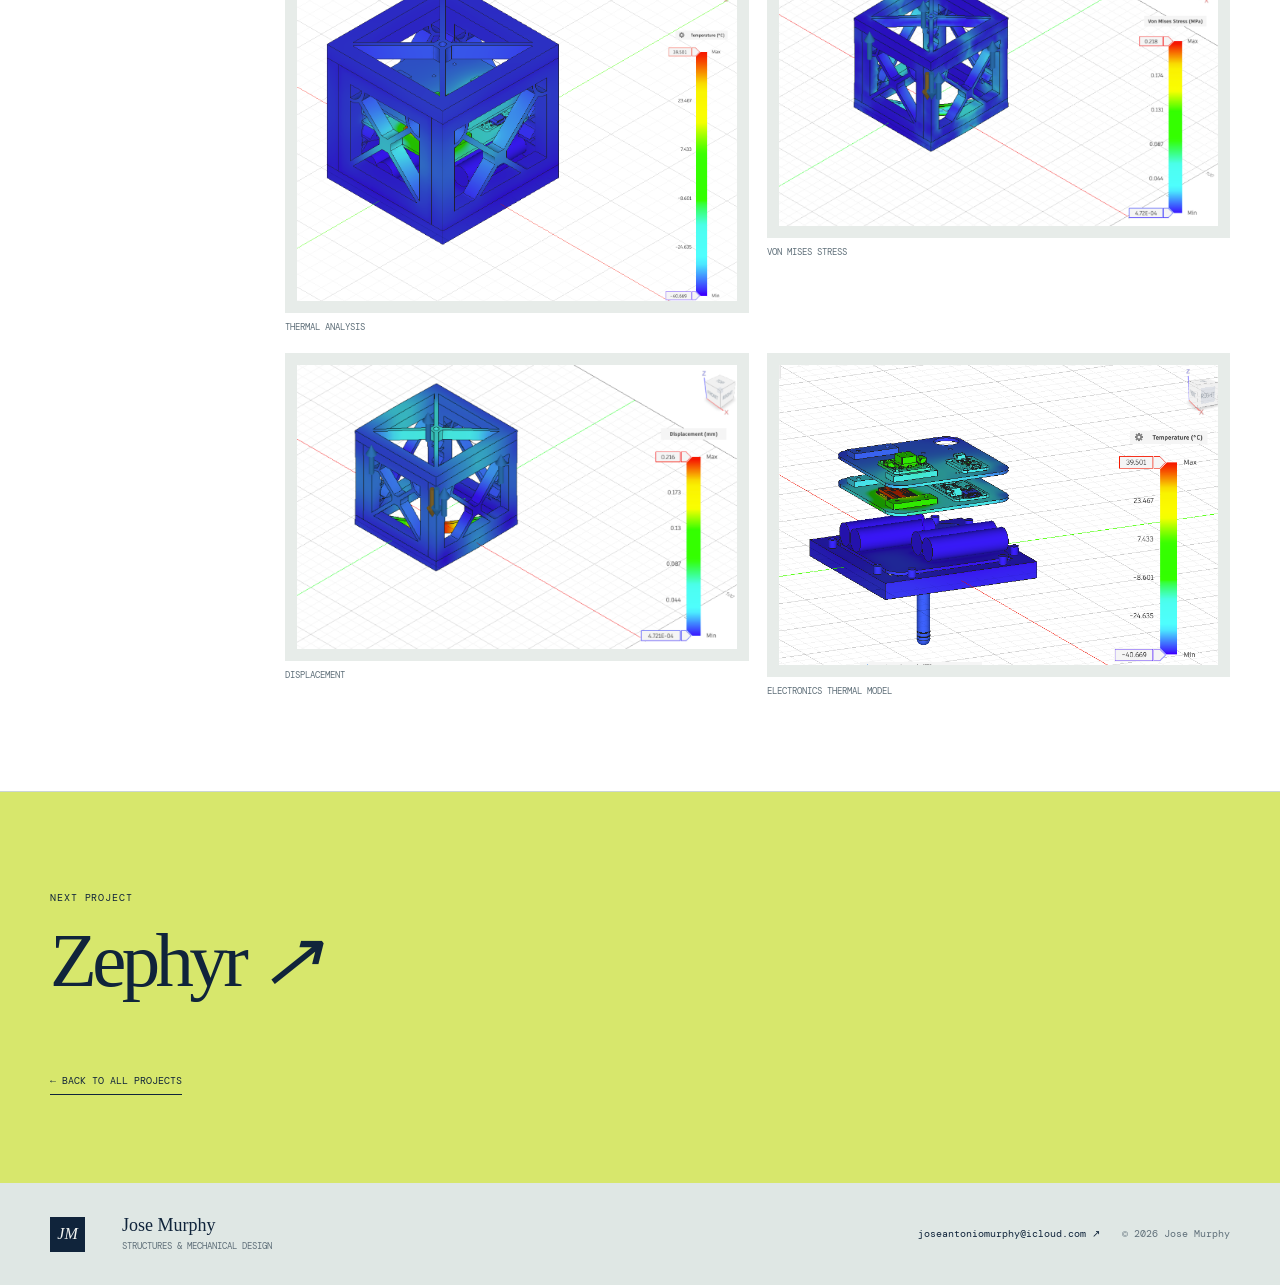
==== commit 1b30311c: "Add files via upload" ====
--- a/minerva.html
+++ b/minerva.html
@@ -13,7 +13,7 @@
     <section class="page-section page-wrap"><div class="section-layout"><div class="section-label">01 — Mission context</div><div><h2>Design for the field, then learn from <em>the flight.</em></h2><p class="body-copy">Minerva makes it possible to test payload concepts in a high-altitude environment before committing to orbit. That means the designs have to be lightweight, accessible, repeatable, and practical for a student team to build and integrate.</p><figure class="wide-image"><img src="assets/minerva-team.jpg" alt="Minerva team after a launch"><figcaption>Minerva team</figcaption></figure></div></div></section>
     <section class="page-section alt"><div class="page-wrap"><div class="section-layout"><div class="section-label">02 — Ground station</div><div><h2>From enclosure concept to a <em>mission-tested system.</em></h2><p class="body-copy">I designed the Ground Station Receiving Unit around the real field workflow: antennas, radios, sensors, controls, and electronics needed to stay protected without becoming difficult to access. The enclosure moved through CAD, printed prototypes, hardware integration, and test.</p><div class="image-grid"><figure><img src="assets/minerva-gsru-render.png" alt="Closed-box render of the Ground Station Receiving Unit"><figcaption>Closed-box render</figcaption></figure><figure><img src="assets/minerva-gsru-hardware.jpg" alt="Ground Station Receiving Unit hardware prototype"><figcaption>Hardware prototype</figcaption></figure><figure><img src="assets/minerva-gsru-printed-model.jpg" alt="3D printed model of the Ground Station Receiving Unit"><figcaption>Printed model</figcaption></figure><figure><img src="assets/minerva-gsru-top-view.png" alt="Top view of the Ground Station Receiving Unit"><figcaption>Top view / GSRU</figcaption></figure></div></div></div></div></section>
     <section class="page-section page-wrap"><div class="section-layout"><div class="section-label">03 — Payload shell</div><div><h2>One architecture, multiple <em>payload sizes.</em></h2><p class="body-copy">The shell evolved from a first prototype into a lighter, scalable structure. The current direction replaces bulky walls with struts and supports a path from 1U to 3U configurations while keeping the payload accessible for integration.</p><div class="image-grid"><figure><img src="assets/minerva-shell-v1.jpg" alt="Minerva payload shell version one"><figcaption>V1 / first shell</figcaption></figure><figure><img src="assets/minerva-shell-v2.jpg" alt="Minerva payload shell version two"><figcaption>V2 / revised shell</figcaption></figure><figure><img src="assets/minerva-shell-v3-exploded.png" alt="Exploded view of Minerva payload shell version three"><figcaption>V3 / exploded view</figcaption></figure><figure><img src="assets/minerva-shell-v3-assembly.png" alt="Assembly of Minerva payload shell version three"><figcaption>V3 / assembly</figcaption></figure></div></div></div></section>
-    <section class="page-section alt"><div class="page-wrap"><div class="section-layout"><div class="section-label">04 — Verification</div><div><h2>Analysis <em>before flight.</em></h2><p class="body-copy">I performed preliminary thermal and static structural simulations for a 2 kg payload at 35 km, including a −36.1°C ambient condition and 23.4 N upward lift loading at the attachment points. The models helped identify where the design needed more margin before hardware testing.</p><div class="image-grid"><figure><img src="assets/minerva-thermal-full.png" alt="Minerva thermal analysis"><figcaption>Thermal analysis</figcaption></figure><figure><img src="assets/minerva-von-mises-new.png" alt="Minerva von Mises stress analysis"><figcaption>Von Mises stress</figcaption></figure><figure><img src="assets/minerva-displacement-new.png" alt="Minerva displacement analysis"><figcaption>Displacement</figcaption></figure><figure><img src="assets/minerva-thermal-electronics.png" alt="Minerva electronics thermal analysis"><figcaption>Electronics thermal model</figcaption></figure></div></div></div></div></section>
+    <section class="page-section alt"><div class="page-wrap"><div class="section-layout"><div class="section-label">04 — Verification</div><div><h2>Analysis <em>before flight.</em></h2><p class="body-copy">I performed preliminary thermal and static structural simulations for a 2 kg payload at 35 km, including a −36.1°C ambient condition and 23.4 N upward lift loading at the attachment points. The models helped identify where the design needed more margin before hardware testing.</p><div class="image-grid analysis-grid"><figure><img src="assets/minerva-thermal-full.png" alt="Minerva thermal analysis"><figcaption>Thermal analysis</figcaption></figure><figure><img src="assets/minerva-von-mises-new.png" alt="Minerva von Mises stress analysis"><figcaption>Von Mises stress</figcaption></figure><figure><img src="assets/minerva-displacement-new.png" alt="Minerva displacement analysis"><figcaption>Displacement</figcaption></figure><figure><img src="assets/minerva-thermal-electronics.png" alt="Minerva electronics thermal analysis"><figcaption>Electronics thermal model</figcaption></figure></div></div></div></div></section>
     <section class="page-footer-cta"><div class="page-wrap"><p class="eyebrow">Next project</p><h2><a href="zephyr.html">Zephyr <em>↗</em></a></h2><a class="back-link" href="index.html#projects">← Back to all projects</a></div></section>
   </main>
   <footer class="site-footer"><div class="page-wrap footer-inner"><div class="footer-mark">JM</div><p>Jose Murphy<br><span>Structures & mechanical design</span></p><a href="mailto:joseantoniomurphy@icloud.com">joseantoniomurphy@icloud.com ↗</a><small>© 2026 Jose Murphy</small></div></footer><script src="portfolio.js"></script>
--- a/portfolio.css
+++ b/portfolio.css
@@ -8,3 +8,4 @@
 
 @media(max-width:800px){.page-wrap,.site-header{width:min(100% - 34px,620px)}.site-header{padding:20px 0}.menu-button{display:block}.nav{display:none;position:absolute;top:67px;left:0;right:0;padding:18px;background:var(--paper);border-top:1px solid var(--line);border-bottom:1px solid var(--line);flex-direction:column;align-items:flex-start;gap:18px}.nav.is-open{display:flex}.home-hero,.project-hero{grid-template-columns:1fr;gap:42px;padding:54px 0 72px}.hero-copy h1{font-size:clamp(53px,15vw,88px)}.lede{font-size:15px}.home-intro,.about{display:block;padding:68px 0}.intro-content{margin-top:35px}.intro-aside{margin-top:38px}.section-heading{display:block;margin:25px 0 35px}.section-heading .body-copy{margin-top:25px}.projects{padding:76px 0 85px}.project-list{grid-template-columns:1fr}.project-card-featured{grid-column:auto;grid-template-columns:1fr}.project-card h3{font-size:46px}.about-grid{display:block}.facts{margin-top:55px}.footer-inner{grid-template-columns:42px 1fr;gap:16px}.footer-inner>a,.footer-inner small{grid-column:2;justify-self:start}.footer-inner small{margin-top:5px}.project-hero h1{font-size:clamp(70px,19vw,120px)}.project-stats{grid-template-columns:repeat(2,1fr)}.project-stats div:nth-child(2){border-right:0}.project-stats div:nth-child(-n+2){border-bottom:1px solid var(--line)}.project-stats div:first-child{padding-left:20px}.section-layout{display:block}.section-label{margin-bottom:28px}.page-section{padding:68px 0}.image-grid{grid-template-columns:1fr}.analysis-callout{grid-template-columns:1fr;gap:10px}.wide-image img{max-height:none}.project-hero figure img{aspect-ratio:1.1}.button-row{flex-wrap:wrap}}
 .contain-image{object-fit:contain !important;background:var(--soft);padding:12px}
+.analysis-grid img,.analysis-figure img{object-fit:contain !important;aspect-ratio:auto !important;height:auto !important;background:var(--soft);padding:12px}
